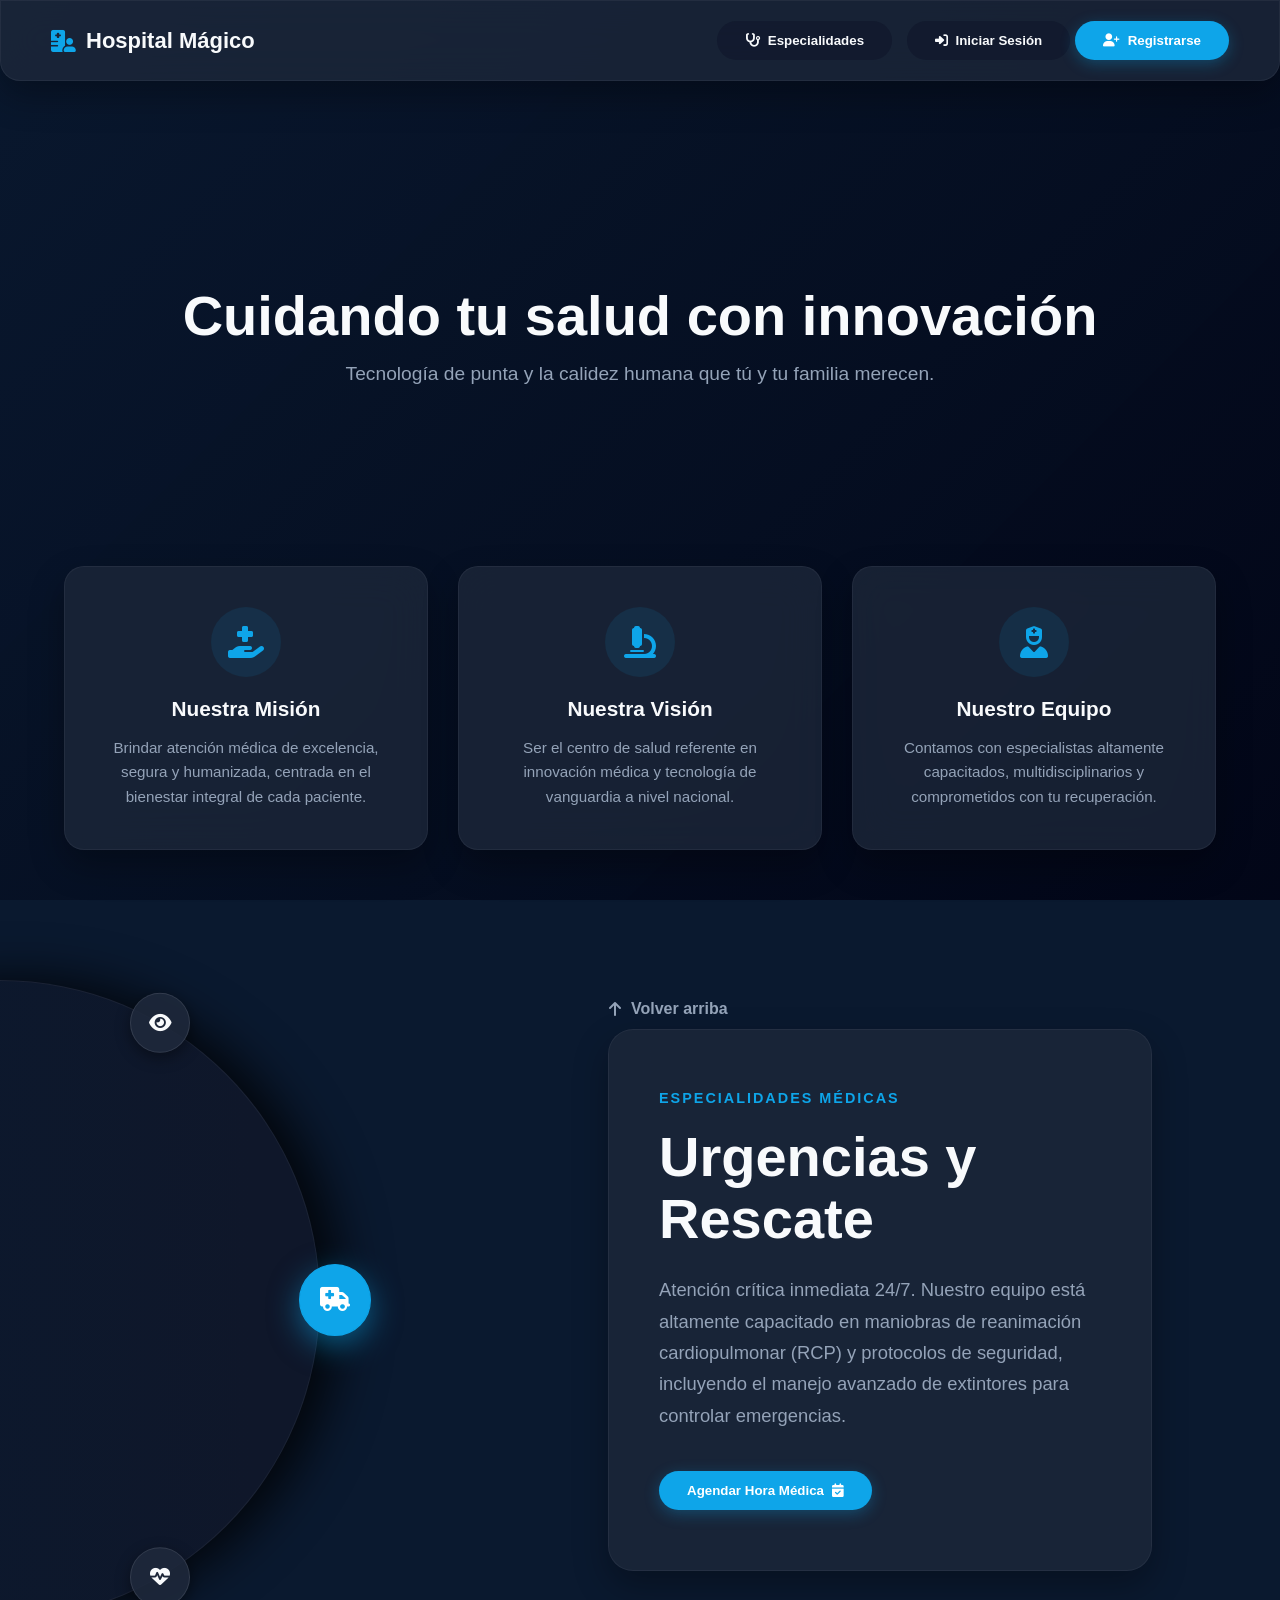
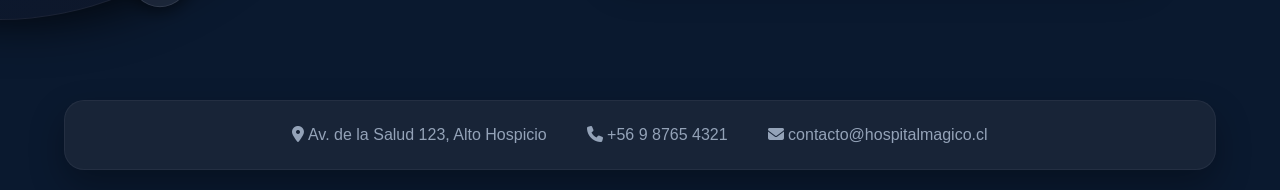
==== index.html @ 945e2220 "first commit" ====
<!DOCTYPE html>
<html lang="es">
<head>
    <meta charset="UTF-8">
    <meta name="viewport" content="width=device-width, initial-scale=1.0">
    <title>Hospital Mágico | Innovación y Salud</title>
    <link rel="stylesheet" href="https://cdnjs.cloudflare.com/ajax/libs/font-awesome/6.4.0/css/all.min.css">
    <link rel="stylesheet" href="style.css">
</head>
<body>

    <div class="fondo-animado"></div>

    <header class="header-principal" id="inicio">
        <nav class="navbar glass-panel">
            <div class="logo"><i class="fa-solid fa-hospital-user"></i> Hospital Mágico</div>
            <div class="botones-auth">
                <button class="btn-secundario" onclick="document.getElementById('seccion-especialidades').scrollIntoView({behavior: 'smooth'})">
                    <i class="fa-solid fa-stethoscope"></i> Especialidades
                </button>
                <button class="btn-secundario" onclick="window.location.href='login.html'">
                    <i class="fa-solid fa-right-to-bracket"></i> Iniciar Sesión
                </button>
                <button class="btn-primario" onclick="window.location.href='registro.html'">
                    <i class="fa-solid fa-user-plus"></i> Registrarse
                </button>
            </div>
        </nav>

        <div class="hero-contenido">
            <h1>Cuidando tu salud con innovación</h1>
            <p>Tecnología de punta y la calidez humana que tú y tu familia merecen.</p>
        </div>

        <div class="info-general">
            <div class="tarjeta-info glass-panel">
                <div class="icono-contenedor"><i class="fa-solid fa-hand-holding-medical"></i></div>
                <h3>Nuestra Misión</h3>
                <p>Brindar atención médica de excelencia, segura y humanizada, centrada en el bienestar integral de cada paciente.</p>
            </div>
            <div class="tarjeta-info glass-panel">
                <div class="icono-contenedor"><i class="fa-solid fa-microscope"></i></div>
                <h3>Nuestra Visión</h3>
                <p>Ser el centro de salud referente en innovación médica y tecnología de vanguardia a nivel nacional.</p>
            </div>
            <div class="tarjeta-info glass-panel">
                <div class="icono-contenedor"><i class="fa-solid fa-user-nurse"></i></div>
                <h3>Nuestro Equipo</h3>
                <p>Contamos con especialistas altamente capacitados, multidisciplinarios y comprometidos con tu recuperación.</p>
            </div>
        </div>
    </header>

    <section class="seccion-split" id="seccion-especialidades">
        <div class="mitad-izquierda">
            <div class="medio-circulo" id="circulo-imagen">
                <div class="overlay-circulo"></div>
                <div class="anillo-iconos" id="anillo-iconos" style="--giro: 0deg;">
                    <div class="item-borde activo" style="--angulo: 0;" onclick="cambiarEspecialidad(0, this, 0)"><i class="fa-solid fa-truck-medical"></i><div class="tooltip">Urgencias</div></div>
                    <div class="item-borde" style="--angulo: 60;" onclick="cambiarEspecialidad(1, this, 60)"><i class="fa-solid fa-heart-pulse"></i><div class="tooltip">Cardiología</div></div>
                    <div class="item-borde" style="--angulo: 120;" onclick="cambiarEspecialidad(2, this, 120)"><i class="fa-solid fa-baby"></i><div class="tooltip">Pediatría</div></div>
                    <div class="item-borde" style="--angulo: 180;" onclick="cambiarEspecialidad(3, this, 180)"><i class="fa-solid fa-brain"></i><div class="tooltip">Neurología</div></div>
                    <div class="item-borde" style="--angulo: 240;" onclick="cambiarEspecialidad(4, this, 240)"><i class="fa-solid fa-bone"></i><div class="tooltip">Traumatología</div></div>
                    <div class="item-borde" style="--angulo: 300;" onclick="cambiarEspecialidad(5, this, 300)"><i class="fa-solid fa-eye"></i><div class="tooltip">Oftalmología</div></div>
                </div>
            </div>
        </div>

        <div class="mitad-derecha">
            <div class="info-contenido glass-panel" id="info-panel">
                <button class="btn-volver-flotante" onclick="document.getElementById('inicio').scrollIntoView({behavior: 'smooth'})">
                    <i class="fa-solid fa-arrow-up"></i> Volver arriba
                </button>

                <div class="etiqueta-destacada">Especialidades Médicas</div>
                <h2 id="info-titulo">Urgencias y Rescate</h2>
                <p id="info-texto">Atención crítica inmediata 24/7. Nuestro equipo está altamente capacitado en maniobras de reanimación cardiopulmonar (RCP) y protocolos de seguridad, incluyendo el manejo avanzado de extintores para controlar emergencias.</p>
                <button class="btn-primario btn-agendar">Agendar Hora Médica <i class="fa-solid fa-calendar-check"></i></button>
            </div>
        </div>
    </section>

    <footer class="glass-panel footer-hospital">
        <div class="footer-info">
            <p><i class="fa-solid fa-location-dot icono-cyan"></i> Av. de la Salud 123, Alto Hospicio</p>
            <p><i class="fa-solid fa-phone icono-cyan"></i> +56 9 8765 4321</p>
            <p><i class="fa-solid fa-envelope icono-cyan"></i> contacto@hospitalmagico.cl</p>
        </div>
    </footer>

    <script src="script.js"></script>
</body>
</html>
---- style.css ----
/* --- PALETA PREMIUM: GRIS AZULADO (SLATE) Y ZAFIRO --- */
:root {
    --bg-oscuro: #0a192f; /* Fondo fotográfico azul profundo */
    --panel-gris-azulado: rgba(30, 41, 59, 0.75); /* Gris azulado elegante con transparencia */
    
    --texto-principal: #f8fafc; /* Blanco suave para máxima legibilidad */
    --texto-secundario: #94a3b8; /* Gris azulado claro para textos de apoyo */
    
    --acento: #0ea5e9; /* Azul/Cyan médico vibrante */
    --acento-hover: #0284c7; /* Azul más intenso al pasar el ratón */
    --radio-circulo: 320px; 
}

* { margin: 0; padding: 0; box-sizing: border-box; font-family: 'Segoe UI', Tahoma, Geneva, Verdana, sans-serif; }

body { 
    background-color: var(--bg-oscuro); 
    color: var(--texto-principal); 
    min-height: 100vh; 
    overflow-x: hidden; 
    display: flex; 
    flex-direction: column; 
}

/* --- FONDO ANIMADO --- */
.fondo-animado {
    position: fixed; top: 0; left: 0; width: 100%; height: 100%; z-index: -1;
    background-image: url('https://images.unsplash.com/photo-1519494026892-80bbd2d6fd0d?auto=format&fit=crop&w=1920&q=80');
    background-size: cover; background-position: center;
    animation: moverFondo 25s linear infinite alternate;
}

@keyframes moverFondo {
    0% { transform: scale(1); background-position: 0% 50%; }
    100% { transform: scale(1.08); background-position: 100% 50%; }
}

/* Filtro profundo sobre la foto */
.fondo-animado::after {
    content: ''; position: absolute; top: 0; left: 0; width: 100%; height: 100%;
    background: linear-gradient(135deg, rgba(10, 25, 47, 0.92) 0%, rgba(2, 6, 23, 0.98) 100%);
}

/* --- CAJAS GRIS AZULADO (GLASSMORPHISM) --- */
.glass-panel {
    background: var(--panel-gris-azulado); 
    backdrop-filter: blur(20px); -webkit-backdrop-filter: blur(20px);
    border: 1px solid rgba(255, 255, 255, 0.05); /* Borde levísimo para definir la caja */
    box-shadow: 0 15px 35px rgba(0, 0, 0, 0.3); 
    color: var(--texto-principal); 
}

/* --- BOTONES SIN BORDE --- */
.btn-primario {
    background: var(--acento); color: white; border: none; padding: 12px 28px; 
    border-radius: 30px; cursor: pointer; font-weight: 600; transition: all 0.3s ease; 
    display: inline-flex; align-items: center; gap: 8px;
    box-shadow: 0 4px 15px rgba(14, 165, 233, 0.3);
}
.btn-primario:hover { background: var(--acento-hover); transform: translateY(-2px); box-shadow: 0 6px 20px rgba(14, 165, 233, 0.5); }

.btn-secundario {
    background: rgba(15, 23, 42, 0.6); color: var(--texto-principal); border: none; padding: 12px 28px; 
    border-radius: 30px; cursor: pointer; font-weight: 600; transition: all 0.3s ease; 
    display: inline-flex; align-items: center; gap: 8px; margin-left: 10px;
}
.btn-secundario:hover { background: rgba(15, 23, 42, 0.9); color: var(--acento); transform: translateY(-2px); }

/* --- HEADER PRINCIPAL --- */
.header-principal { position: relative; width: 100%; min-height: 100vh; display: flex; flex-direction: column; z-index: 1; }

.navbar { display: flex; justify-content: space-between; align-items: center; padding: 20px 50px; border-radius: 0 0 20px 20px; }
.logo { font-size: 22px; font-weight: bold; display: flex; align-items: center; gap: 10px; color: var(--texto-principal); }
.logo i { color: var(--acento); }

.hero-contenido { text-align: center; padding: 60px 20px 20px 20px; flex-grow: 1; display: flex; flex-direction: column; justify-content: center; }
.hero-contenido h1 { font-size: 3.5rem; margin-bottom: 15px; color: var(--texto-principal); font-weight: 800;}
.hero-contenido p { font-size: 1.2rem; color: var(--texto-secundario); }

.info-general { display: grid; grid-template-columns: repeat(3, 1fr); gap: 30px; padding: 20px 5% 50px 5%; max-width: 1400px; margin: 0 auto; }
.tarjeta-info { padding: 40px 30px; border-radius: 20px; transition: 0.3s; text-align: center; }
.tarjeta-info:hover { transform: translateY(-5px); box-shadow: 0 20px 40px rgba(0, 0, 0, 0.4); background: rgba(30, 41, 59, 0.9); }
.icono-contenedor { width: 70px; height: 70px; background: rgba(14, 165, 233, 0.1); border-radius: 50%; display: flex; justify-content: center; align-items: center; margin: 0 auto 20px auto; }
.icono-contenedor i { font-size: 2rem; color: var(--acento); }
.tarjeta-info h3 { font-size: 1.3rem; margin-bottom: 15px; color: var(--texto-principal); }
.tarjeta-info p { font-size: 0.95rem; color: var(--texto-secundario); line-height: 1.6; }

/* --- SECCIÓN DIVIDIDA (LA RUEDA) --- */
.seccion-split { display: flex; min-height: 800px; align-items: center; position: relative; padding: 60px 0; z-index: 1; }
.mitad-izquierda { flex: 1; position: relative; height: 640px; }

.medio-circulo {
    position: absolute; width: 640px; height: 640px; border-radius: 50%;
    left: -320px; top: 50%; transform: translateY(-50%);
    background-color: #0f172a;
    background-image: url('https://images.unsplash.com/photo-1587559070757-f72a388edbba?auto=format&fit=crop&w=800&q=80'); 
    background-size: cover; background-position: center right; 
    border: 1px solid rgba(255,255,255,0.05); box-shadow: 20px 0 50px rgba(0,0,0,0.8);
    transition: background-image 0.5s ease-in-out;
}
.overlay-circulo { position: absolute; top: 0; left: 0; width: 100%; height: 100%; border-radius: 50%; background: linear-gradient(to left, transparent 10%, rgba(10, 25, 47, 0.96) 90%); }

.anillo-iconos { position: absolute; top: 0; left: 0; width: 100%; height: 100%; border-radius: 50%; transform: rotate(var(--giro)); transition: transform 0.6s cubic-bezier(0.25, 1, 0.5, 1); }

/* Íconos Gris Azulado (Combinan perfecto) */
.item-borde {
    position: absolute; top: 50%; left: 50%; width: 60px; height: 60px; margin: -30px; 
    background: rgba(30, 41, 59, 0.9); border: 1px solid rgba(255,255,255,0.1); border-radius: 50%;
    display: flex; justify-content: center; align-items: center; font-size: 20px; color: var(--texto-principal); cursor: pointer; transition: 0.3s; z-index: 10;
    box-shadow: 0 5px 15px rgba(0,0,0,0.4);
    transform: rotate(calc(var(--angulo) * 1deg)) translateX(var(--radio-circulo)) rotate(calc((var(--angulo) * -1deg) - var(--giro)));
}
.item-borde:hover, .item-borde.activo { background: var(--acento); color: white; border-color: var(--acento); box-shadow: 0 8px 25px rgba(14, 165, 233, 0.5); transform: rotate(calc(var(--angulo) * 1deg)) translateX(calc(var(--radio-circulo) + 15px)) rotate(calc((var(--angulo) * -1deg) - var(--giro))) scale(1.2); }

.tooltip { position: absolute; left: 80px; background: rgba(30, 41, 59, 0.9); color: var(--texto-principal); padding: 6px 14px; border-radius: 8px; font-size: 13px; font-weight: bold; opacity: 0; transition: 0.3s; pointer-events: none; white-space: nowrap; box-shadow: 0 5px 15px rgba(0,0,0,0.3); border: 1px solid rgba(255,255,255,0.05);}
.item-borde:hover .tooltip { opacity: 1; transform: translateX(5px); }

.mitad-derecha { flex: 1; display: flex; flex-direction: column; justify-content: center; padding: 0 10% 0 5%; z-index: 5; }
.info-contenido { max-width: 750px; padding: 60px 50px; border-radius: 25px; animation: entrarTexto 0.6s ease-out; position: relative; }
@keyframes entrarTexto { from { opacity: 0; transform: translateY(20px); } to { opacity: 1; transform: translateY(0); } }

/* Botón Volver Minimalista */
.btn-volver-flotante, .btn-volver-auth {
    position: absolute; top: -40px; left: 0; background: transparent; border: none; 
    color: var(--texto-secundario); padding: 10px 0; font-size: 1rem; font-weight: 600;
    cursor: pointer; transition: all 0.3s ease; display: inline-flex; align-items: center; gap: 10px; text-decoration: none; box-shadow: none;
}
.btn-volver-flotante i, .btn-volver-auth i { transition: transform 0.3s ease; }
.btn-volver-flotante:hover, .btn-volver-auth:hover { color: var(--acento); }
.btn-volver-flotante:hover i, .btn-volver-auth:hover i { transform: translateX(-6px); }

.etiqueta-destacada { color: var(--acento); font-size: 0.9rem; font-weight: 800; letter-spacing: 2px; text-transform: uppercase; margin-bottom: 20px; }
.info-contenido h2 { font-size: 3.5rem; line-height: 1.1; margin-bottom: 25px; color: var(--texto-principal); font-weight: 800;}
.info-contenido p { font-size: 1.15rem; line-height: 1.7; color: var(--texto-secundario); margin-bottom: 40px; }

/* --- PÁGINAS DE LOGIN Y REGISTRO --- */
.auth-page { display: flex; justify-content: center; align-items: center; min-height: 100vh; padding: 20px; position: relative; z-index: 1; background: transparent; }
.auth-box { padding: 50px; border-radius: 24px; width: 100%; max-width: 450px; position: relative; margin-top: 40px; }

.auth-box h2 { font-size: 2rem; margin-top: 10px; margin-bottom: 10px; display: flex; align-items: center; gap: 10px; color: var(--texto-principal);}
.auth-subtitle { color: var(--texto-secundario); font-size: 1rem; margin-bottom: 30px; }
.form-row { display: flex; gap: 15px; }

.input-group { position: relative; margin-bottom: 15px; width: 100%; }
.input-group i { position: absolute; left: 15px; top: 50%; transform: translateY(-50%); color: var(--texto-secundario); transition: 0.3s; }
.input-group input { 
    width: 100%; padding: 15px 15px 15px 45px; border-radius: 12px; 
    border: none; 
    background: rgba(15, 23, 42, 0.6); /* Fondo interior más oscuro para los inputs */
    font-size: 15px; color: var(--texto-principal); transition: 0.3s; 
    box-shadow: inset 0 2px 4px rgba(0,0,0,0.2); 
}
.input-group input:focus { outline: none; background: rgba(15, 23, 42, 0.9); box-shadow: inset 0 2px 4px rgba(0,0,0,0.2), 0 0 0 2px var(--acento); }
.input-group input:focus + i, .input-group:focus-within i { color: var(--acento); }

.password-group .btn-ojo { position: absolute; right: 5px; top: 50%; transform: translateY(-50%); background: transparent; border: none; color: var(--texto-secundario); padding: 10px; cursor: pointer; box-shadow: none;}
.password-group .btn-ojo:hover { color: var(--texto-principal); }
.password-group .btn-ojo i { position: static; transform: none; color: inherit; }

.auth-link { text-align: center; margin-top: 25px; font-size: 0.95rem; color: var(--texto-secundario); }
.auth-link a { color: var(--acento); text-decoration: none; font-weight: bold; transition: 0.3s; }
.auth-link a:hover { color: var(--texto-principal); }

/* --- FOOTER --- */
.footer-hospital { margin: auto 5% 20px 5%; border-radius: 20px; padding: 25px; text-align: center; z-index: 1; position: relative; }
.footer-info { display: flex; justify-content: center; gap: 40px; flex-wrap: wrap; }
.footer-info p { color: var(--texto-secundario); font-size: 1rem; font-weight: 500;}

/* --- RESPONSIVO --- */
@media (max-width: 950px) {
    .info-general { grid-template-columns: 1fr; }
    .form-row { flex-direction: column; gap: 0; }
    .seccion-split { flex-direction: column; }
    .mitad-izquierda { height: 400px; width: 100%; overflow: hidden; }
    .medio-circulo { left: 50%; top: -320px; transform: translateX(-50%); width: 640px; height: 640px; }
    .item-borde { transform: rotate(calc(var(--angulo) * 1deg + 90deg)) translateX(320px) rotate(calc((var(--angulo) * -1deg) - var(--giro) - 90deg)); }
    .item-borde:hover, .item-borde.activo { transform: rotate(calc(var(--angulo) * 1deg + 90deg)) translateX(340px) rotate(calc((var(--angulo) * -1deg) - var(--giro) - 90deg)) scale(1.2); }
    .mitad-derecha { padding: 40px 20px; text-align: center; }
    .info-contenido { padding: 40px 20px; }
    .btn-volver-flotante, .btn-volver-auth { position: static; margin-bottom: 20px; justify-content: center; width: 100%;}
    .info-contenido h2 { font-size: 2.2rem; }
    .btn-primario, .btn-secundario { justify-content: center; width: 100%; margin-left: 0; margin-bottom: 10px;}
}
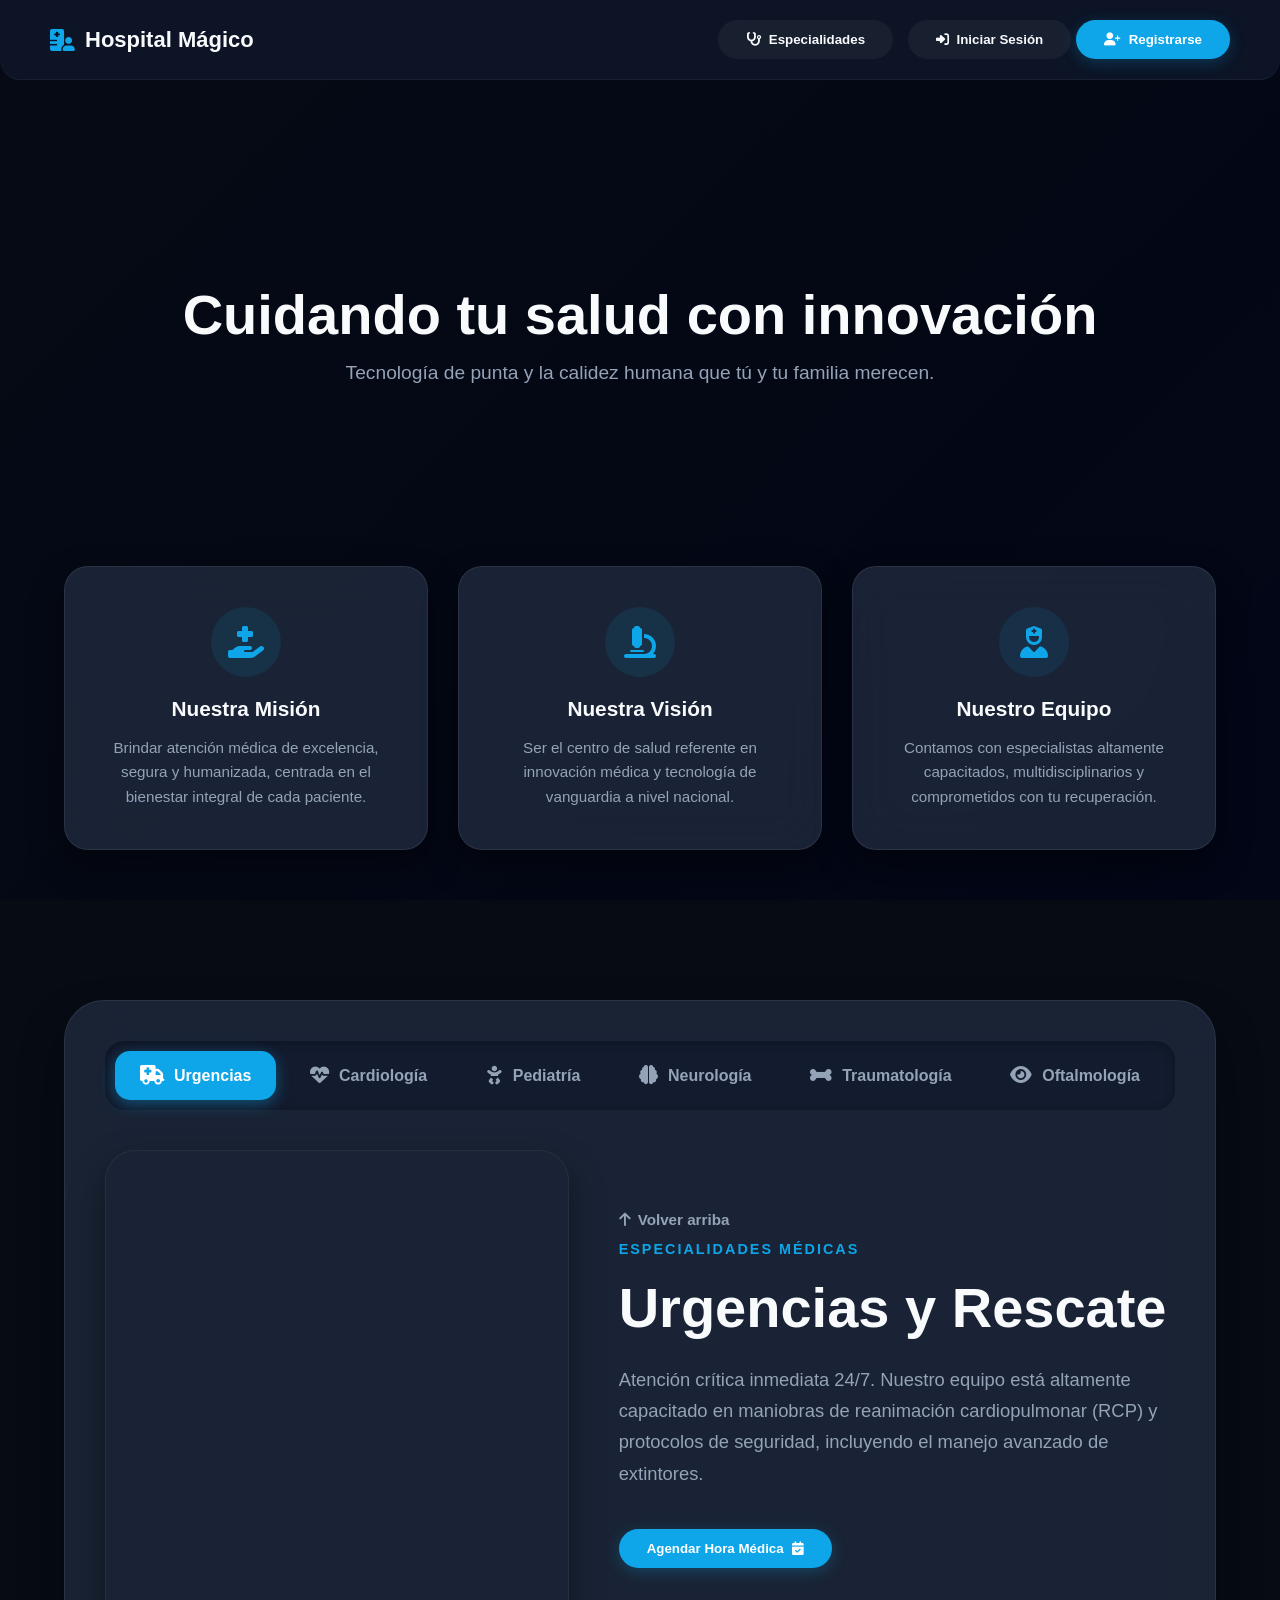
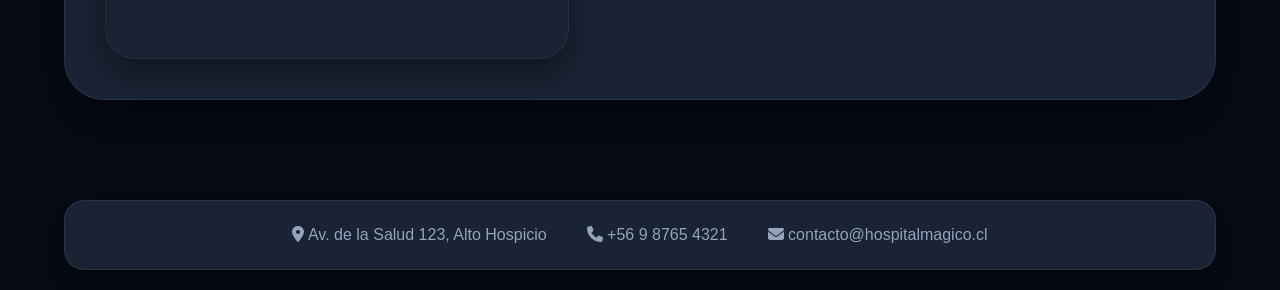
==== commit 842c76c6: "Cambio de diseño cambio de diseño de la parte de especialidades" ====
--- a/index.html
+++ b/index.html
@@ -12,7 +12,8 @@
     <div class="fondo-animado"></div>
 
     <header class="header-principal" id="inicio">
-        <nav class="navbar glass-panel">
+        
+        <nav class="navbar glass-panel-nav">
             <div class="logo"><i class="fa-solid fa-hospital-user"></i> Hospital Mágico</div>
             <div class="botones-auth">
                 <button class="btn-secundario" onclick="document.getElementById('seccion-especialidades').scrollIntoView({behavior: 'smooth'})">
@@ -51,32 +52,40 @@
         </div>
     </header>
 
-    <section class="seccion-split" id="seccion-especialidades">
-        <div class="mitad-izquierda">
-            <div class="medio-circulo" id="circulo-imagen">
-                <div class="overlay-circulo"></div>
-                <div class="anillo-iconos" id="anillo-iconos" style="--giro: 0deg;">
-                    <div class="item-borde activo" style="--angulo: 0;" onclick="cambiarEspecialidad(0, this, 0)"><i class="fa-solid fa-truck-medical"></i><div class="tooltip">Urgencias</div></div>
-                    <div class="item-borde" style="--angulo: 60;" onclick="cambiarEspecialidad(1, this, 60)"><i class="fa-solid fa-heart-pulse"></i><div class="tooltip">Cardiología</div></div>
-                    <div class="item-borde" style="--angulo: 120;" onclick="cambiarEspecialidad(2, this, 120)"><i class="fa-solid fa-baby"></i><div class="tooltip">Pediatría</div></div>
-                    <div class="item-borde" style="--angulo: 180;" onclick="cambiarEspecialidad(3, this, 180)"><i class="fa-solid fa-brain"></i><div class="tooltip">Neurología</div></div>
-                    <div class="item-borde" style="--angulo: 240;" onclick="cambiarEspecialidad(4, this, 240)"><i class="fa-solid fa-bone"></i><div class="tooltip">Traumatología</div></div>
-                    <div class="item-borde" style="--angulo: 300;" onclick="cambiarEspecialidad(5, this, 300)"><i class="fa-solid fa-eye"></i><div class="tooltip">Oftalmología</div></div>
+    <section class="seccion-especialidades" id="seccion-especialidades">
+        
+        <div class="contenedor-unificado glass-panel">
+            
+            <div class="nav-especialidades" id="tabs-container">
+                <div class="indicador-magico" id="indicador"></div>
+                
+                <div class="tab-item activo"><i class="fa-solid fa-truck-medical"></i> <span class="tab-texto">Urgencias</span></div>
+                <div class="tab-item"><i class="fa-solid fa-heart-pulse"></i> <span class="tab-texto">Cardiología</span></div>
+                <div class="tab-item"><i class="fa-solid fa-baby"></i> <span class="tab-texto">Pediatría</span></div>
+                <div class="tab-item"><i class="fa-solid fa-brain"></i> <span class="tab-texto">Neurología</span></div>
+                <div class="tab-item"><i class="fa-solid fa-bone"></i> <span class="tab-texto">Traumatología</span></div>
+                <div class="tab-item"><i class="fa-solid fa-eye"></i> <span class="tab-texto">Oftalmología</span></div>
+            </div>
+
+            <div class="cuerpo-especialidad">
+                <div class="mitad-imagen">
+                    <div class="imagen-especialidad" id="pod-imagen"></div>
+                </div>
+
+                <div class="mitad-texto">
+                    <div class="info-contenido" id="info-panel">
+                        <button class="btn-volver-flotante" onclick="document.getElementById('inicio').scrollIntoView({behavior: 'smooth'})">
+                            <i class="fa-solid fa-arrow-up"></i> Volver arriba
+                        </button>
+
+                        <div class="etiqueta-destacada">Especialidades Médicas</div>
+                        <h2 id="info-titulo">Urgencias y Rescate</h2>
+                        <p id="info-texto">Atención crítica inmediata 24/7. Nuestro equipo está altamente capacitado en maniobras de reanimación cardiopulmonar (RCP) y protocolos de seguridad, incluyendo el manejo avanzado de extintores.</p>
+                        <button class="btn-primario btn-agendar">Agendar Hora Médica <i class="fa-solid fa-calendar-check"></i></button>
+                    </div>
                 </div>
             </div>
-        </div>
-
-        <div class="mitad-derecha">
-            <div class="info-contenido glass-panel" id="info-panel">
-                <button class="btn-volver-flotante" onclick="document.getElementById('inicio').scrollIntoView({behavior: 'smooth'})">
-                    <i class="fa-solid fa-arrow-up"></i> Volver arriba
-                </button>
-
-                <div class="etiqueta-destacada">Especialidades Médicas</div>
-                <h2 id="info-titulo">Urgencias y Rescate</h2>
-                <p id="info-texto">Atención crítica inmediata 24/7. Nuestro equipo está altamente capacitado en maniobras de reanimación cardiopulmonar (RCP) y protocolos de seguridad, incluyendo el manejo avanzado de extintores para controlar emergencias.</p>
-                <button class="btn-primario btn-agendar">Agendar Hora Médica <i class="fa-solid fa-calendar-check"></i></button>
-            </div>
+            
         </div>
     </section>
 
--- a/style.css
+++ b/style.css
@@ -1,14 +1,13 @@
 /* --- PALETA PREMIUM: GRIS AZULADO (SLATE) Y ZAFIRO --- */
 :root {
-    --bg-oscuro: #0a192f; /* Fondo fotográfico azul profundo */
-    --panel-gris-azulado: rgba(30, 41, 59, 0.75); /* Gris azulado elegante con transparencia */
-    
-    --texto-principal: #f8fafc; /* Blanco suave para máxima legibilidad */
-    --texto-secundario: #94a3b8; /* Gris azulado claro para textos de apoyo */
-    
-    --acento: #0ea5e9; /* Azul/Cyan médico vibrante */
-    --acento-hover: #0284c7; /* Azul más intenso al pasar el ratón */
-    --radio-circulo: 320px; 
+    --bg-oscuro: #060b14; 
+    --panel-gris-azulado: rgba(30, 41, 59, 0.85); 
+    
+    --texto-principal: #f8fafc; 
+    --texto-secundario: #94a3b8; 
+    
+    --acento: #0ea5e9; 
+    --acento-hover: #0284c7; 
 }
 
 * { margin: 0; padding: 0; box-sizing: border-box; font-family: 'Segoe UI', Tahoma, Geneva, Verdana, sans-serif; }
@@ -35,19 +34,24 @@
     100% { transform: scale(1.08); background-position: 100% 50%; }
 }
 
-/* Filtro profundo sobre la foto */
 .fondo-animado::after {
     content: ''; position: absolute; top: 0; left: 0; width: 100%; height: 100%;
-    background: linear-gradient(135deg, rgba(10, 25, 47, 0.92) 0%, rgba(2, 6, 23, 0.98) 100%);
-}
-
-/* --- CAJAS GRIS AZULADO (GLASSMORPHISM) --- */
+    background: linear-gradient(135deg, rgba(6, 11, 20, 0.94) 0%, rgba(2, 6, 23, 0.98) 100%);
+}
+
+/* --- GLASSMORPHISM --- */
 .glass-panel {
     background: var(--panel-gris-azulado); 
+    backdrop-filter: blur(25px); -webkit-backdrop-filter: blur(25px);
+    border: 1px solid rgba(255, 255, 255, 0.08); 
+    box-shadow: 0 15px 35px rgba(0, 0, 0, 0.4); 
+    color: var(--texto-principal); 
+}
+
+.glass-panel-nav {
+    background: rgba(15, 23, 42, 0.85); 
     backdrop-filter: blur(20px); -webkit-backdrop-filter: blur(20px);
-    border: 1px solid rgba(255, 255, 255, 0.05); /* Borde levísimo para definir la caja */
-    box-shadow: 0 15px 35px rgba(0, 0, 0, 0.3); 
-    color: var(--texto-principal); 
+    border-bottom: 1px solid rgba(255, 255, 255, 0.05);
 }
 
 /* --- BOTONES SIN BORDE --- */
@@ -55,16 +59,16 @@
     background: var(--acento); color: white; border: none; padding: 12px 28px; 
     border-radius: 30px; cursor: pointer; font-weight: 600; transition: all 0.3s ease; 
     display: inline-flex; align-items: center; gap: 8px;
-    box-shadow: 0 4px 15px rgba(14, 165, 233, 0.3);
-}
-.btn-primario:hover { background: var(--acento-hover); transform: translateY(-2px); box-shadow: 0 6px 20px rgba(14, 165, 233, 0.5); }
+    box-shadow: 0 4px 15px rgba(14, 165, 233, 0.25);
+}
+.btn-primario:hover { background: var(--acento-hover); transform: translateY(-2px); box-shadow: 0 6px 20px rgba(14, 165, 233, 0.4); }
 
 .btn-secundario {
-    background: rgba(15, 23, 42, 0.6); color: var(--texto-principal); border: none; padding: 12px 28px; 
+    background: rgba(255, 255, 255, 0.05); color: var(--texto-principal); border: none; padding: 12px 28px; 
     border-radius: 30px; cursor: pointer; font-weight: 600; transition: all 0.3s ease; 
     display: inline-flex; align-items: center; gap: 8px; margin-left: 10px;
 }
-.btn-secundario:hover { background: rgba(15, 23, 42, 0.9); color: var(--acento); transform: translateY(-2px); }
+.btn-secundario:hover { background: rgba(255, 255, 255, 0.1); color: var(--acento); transform: translateY(-2px); }
 
 /* --- HEADER PRINCIPAL --- */
 .header-principal { position: relative; width: 100%; min-height: 100vh; display: flex; flex-direction: column; z-index: 1; }
@@ -78,52 +82,73 @@
 .hero-contenido p { font-size: 1.2rem; color: var(--texto-secundario); }
 
 .info-general { display: grid; grid-template-columns: repeat(3, 1fr); gap: 30px; padding: 20px 5% 50px 5%; max-width: 1400px; margin: 0 auto; }
-.tarjeta-info { padding: 40px 30px; border-radius: 20px; transition: 0.3s; text-align: center; }
-.tarjeta-info:hover { transform: translateY(-5px); box-shadow: 0 20px 40px rgba(0, 0, 0, 0.4); background: rgba(30, 41, 59, 0.9); }
+.tarjeta-info { padding: 40px 30px; border-radius: 24px; transition: 0.3s; text-align: center; }
+.tarjeta-info:hover { transform: translateY(-5px); box-shadow: 0 20px 40px rgba(0, 0, 0, 0.5); background: rgba(40, 53, 75, 0.9); }
 .icono-contenedor { width: 70px; height: 70px; background: rgba(14, 165, 233, 0.1); border-radius: 50%; display: flex; justify-content: center; align-items: center; margin: 0 auto 20px auto; }
 .icono-contenedor i { font-size: 2rem; color: var(--acento); }
 .tarjeta-info h3 { font-size: 1.3rem; margin-bottom: 15px; color: var(--texto-principal); }
 .tarjeta-info p { font-size: 0.95rem; color: var(--texto-secundario); line-height: 1.6; }
 
-/* --- SECCIÓN DIVIDIDA (LA RUEDA) --- */
-.seccion-split { display: flex; min-height: 800px; align-items: center; position: relative; padding: 60px 0; z-index: 1; }
-.mitad-izquierda { flex: 1; position: relative; height: 640px; }
-
-.medio-circulo {
-    position: absolute; width: 640px; height: 640px; border-radius: 50%;
-    left: -320px; top: 50%; transform: translateY(-50%);
-    background-color: #0f172a;
-    background-image: url('https://images.unsplash.com/photo-1587559070757-f72a388edbba?auto=format&fit=crop&w=800&q=80'); 
-    background-size: cover; background-position: center right; 
-    border: 1px solid rgba(255,255,255,0.05); box-shadow: 20px 0 50px rgba(0,0,0,0.8);
+/* --- SECCIÓN ESPECIALIDADES (VITRINA PREMIUM CON TABS) --- */
+.seccion-especialidades { 
+    padding: 80px 5%; display: flex; justify-content: center; align-items: center; min-height: 100vh; position: relative; z-index: 1;
+}
+
+.contenedor-unificado {
+    display: flex; flex-direction: column; width: 100%; max-width: 1200px; min-height: 700px; 
+    border-radius: 40px; padding: 40px;
+    box-shadow: 0 25px 50px -12px rgba(0, 0, 0, 0.6);
+}
+
+/* NAVEGACIÓN SUPERIOR MÁGICA */
+.nav-especialidades {
+    position: relative; display: flex; justify-content: space-between; align-items: center;
+    background: rgba(15, 23, 42, 0.6); padding: 10px; border-radius: 20px;
+    margin-bottom: 40px; box-shadow: inset 0 2px 10px rgba(0,0,0,0.3);
+}
+
+/* El indicador que se desliza de fondo */
+.indicador-magico {
+    position: absolute; top: 10px; left: 10px; height: calc(100% - 20px);
+    background: var(--acento); border-radius: 15px;
+    transition: all 0.5s cubic-bezier(0.25, 1, 0.5, 1); /* Movimiento fluido y elástico */
+    z-index: 1; box-shadow: 0 4px 15px rgba(14, 165, 233, 0.4);
+}
+
+.tab-item {
+    position: relative; z-index: 2; padding: 15px 25px; display: flex; align-items: center; gap: 10px;
+    font-weight: 600; color: var(--texto-secundario); cursor: pointer; transition: color 0.3s ease;
+    border-radius: 15px; font-size: 1rem;
+}
+.tab-item:hover, .tab-item.activo { color: white; }
+.tab-item i { font-size: 1.2rem; }
+
+/* CUERPO DE LA VITRINA */
+.cuerpo-especialidad { display: flex; gap: 50px; flex: 1; }
+
+.mitad-imagen { flex: 1; display: flex; }
+.imagen-especialidad {
+    width: 100%; height: 100%; min-height: 400px; border-radius: 30px;
+    background-image: url('https://images.unsplash.com/photo-1587559070757-f72a388edbba?auto=format&fit=crop&w=1200&q=80'); 
+    background-size: cover; background-position: center; 
+    box-shadow: 0 15px 35px rgba(0,0,0,0.4); border: 1px solid rgba(255,255,255,0.05);
     transition: background-image 0.5s ease-in-out;
 }
-.overlay-circulo { position: absolute; top: 0; left: 0; width: 100%; height: 100%; border-radius: 50%; background: linear-gradient(to left, transparent 10%, rgba(10, 25, 47, 0.96) 90%); }
-
-.anillo-iconos { position: absolute; top: 0; left: 0; width: 100%; height: 100%; border-radius: 50%; transform: rotate(var(--giro)); transition: transform 0.6s cubic-bezier(0.25, 1, 0.5, 1); }
-
-/* Íconos Gris Azulado (Combinan perfecto) */
-.item-borde {
-    position: absolute; top: 50%; left: 50%; width: 60px; height: 60px; margin: -30px; 
-    background: rgba(30, 41, 59, 0.9); border: 1px solid rgba(255,255,255,0.1); border-radius: 50%;
-    display: flex; justify-content: center; align-items: center; font-size: 20px; color: var(--texto-principal); cursor: pointer; transition: 0.3s; z-index: 10;
-    box-shadow: 0 5px 15px rgba(0,0,0,0.4);
-    transform: rotate(calc(var(--angulo) * 1deg)) translateX(var(--radio-circulo)) rotate(calc((var(--angulo) * -1deg) - var(--giro)));
-}
-.item-borde:hover, .item-borde.activo { background: var(--acento); color: white; border-color: var(--acento); box-shadow: 0 8px 25px rgba(14, 165, 233, 0.5); transform: rotate(calc(var(--angulo) * 1deg)) translateX(calc(var(--radio-circulo) + 15px)) rotate(calc((var(--angulo) * -1deg) - var(--giro))) scale(1.2); }
-
-.tooltip { position: absolute; left: 80px; background: rgba(30, 41, 59, 0.9); color: var(--texto-principal); padding: 6px 14px; border-radius: 8px; font-size: 13px; font-weight: bold; opacity: 0; transition: 0.3s; pointer-events: none; white-space: nowrap; box-shadow: 0 5px 15px rgba(0,0,0,0.3); border: 1px solid rgba(255,255,255,0.05);}
-.item-borde:hover .tooltip { opacity: 1; transform: translateX(5px); }
-
-.mitad-derecha { flex: 1; display: flex; flex-direction: column; justify-content: center; padding: 0 10% 0 5%; z-index: 5; }
-.info-contenido { max-width: 750px; padding: 60px 50px; border-radius: 25px; animation: entrarTexto 0.6s ease-out; position: relative; }
-@keyframes entrarTexto { from { opacity: 0; transform: translateY(20px); } to { opacity: 1; transform: translateY(0); } }
-
-/* Botón Volver Minimalista */
+
+.mitad-texto { flex: 1.2; display: flex; flex-direction: column; justify-content: center; }
+
+/* ANIMACIÓN "APARECER DE LA NADA" */
+.info-contenido { 
+    opacity: 0; transform: translateY(20px) scale(0.98); 
+    transition: opacity 0.5s ease, transform 0.5s cubic-bezier(0.25, 1, 0.5, 1); 
+    position: relative;
+}
+.info-contenido.visible { opacity: 1; transform: translateY(0) scale(1); }
+
 .btn-volver-flotante, .btn-volver-auth {
     position: absolute; top: -40px; left: 0; background: transparent; border: none; 
-    color: var(--texto-secundario); padding: 10px 0; font-size: 1rem; font-weight: 600;
-    cursor: pointer; transition: all 0.3s ease; display: inline-flex; align-items: center; gap: 10px; text-decoration: none; box-shadow: none;
+    color: var(--texto-secundario); padding: 10px 0; font-size: 0.95rem; font-weight: 600;
+    cursor: pointer; transition: all 0.3s ease; display: inline-flex; align-items: center; gap: 8px; text-decoration: none; box-shadow: none;
 }
 .btn-volver-flotante i, .btn-volver-auth i { transition: transform 0.3s ease; }
 .btn-volver-flotante:hover, .btn-volver-auth:hover { color: var(--acento); }
@@ -135,7 +160,7 @@
 
 /* --- PÁGINAS DE LOGIN Y REGISTRO --- */
 .auth-page { display: flex; justify-content: center; align-items: center; min-height: 100vh; padding: 20px; position: relative; z-index: 1; background: transparent; }
-.auth-box { padding: 50px; border-radius: 24px; width: 100%; max-width: 450px; position: relative; margin-top: 40px; }
+.auth-box { padding: 50px; border-radius: 30px; width: 100%; max-width: 480px; position: relative; margin-top: 40px; }
 
 .auth-box h2 { font-size: 2rem; margin-top: 10px; margin-bottom: 10px; display: flex; align-items: center; gap: 10px; color: var(--texto-principal);}
 .auth-subtitle { color: var(--texto-secundario); font-size: 1rem; margin-bottom: 30px; }
@@ -146,11 +171,11 @@
 .input-group input { 
     width: 100%; padding: 15px 15px 15px 45px; border-radius: 12px; 
     border: none; 
-    background: rgba(15, 23, 42, 0.6); /* Fondo interior más oscuro para los inputs */
+    background: rgba(2, 6, 23, 0.6); 
     font-size: 15px; color: var(--texto-principal); transition: 0.3s; 
     box-shadow: inset 0 2px 4px rgba(0,0,0,0.2); 
 }
-.input-group input:focus { outline: none; background: rgba(15, 23, 42, 0.9); box-shadow: inset 0 2px 4px rgba(0,0,0,0.2), 0 0 0 2px var(--acento); }
+.input-group input:focus { outline: none; background: rgba(2, 6, 23, 0.9); box-shadow: inset 0 2px 4px rgba(0,0,0,0.2), 0 0 0 2px var(--acento); }
 .input-group input:focus + i, .input-group:focus-within i { color: var(--acento); }
 
 .password-group .btn-ojo { position: absolute; right: 5px; top: 50%; transform: translateY(-50%); background: transparent; border: none; color: var(--texto-secundario); padding: 10px; cursor: pointer; box-shadow: none;}
@@ -170,13 +195,16 @@
 @media (max-width: 950px) {
     .info-general { grid-template-columns: 1fr; }
     .form-row { flex-direction: column; gap: 0; }
-    .seccion-split { flex-direction: column; }
-    .mitad-izquierda { height: 400px; width: 100%; overflow: hidden; }
-    .medio-circulo { left: 50%; top: -320px; transform: translateX(-50%); width: 640px; height: 640px; }
-    .item-borde { transform: rotate(calc(var(--angulo) * 1deg + 90deg)) translateX(320px) rotate(calc((var(--angulo) * -1deg) - var(--giro) - 90deg)); }
-    .item-borde:hover, .item-borde.activo { transform: rotate(calc(var(--angulo) * 1deg + 90deg)) translateX(340px) rotate(calc((var(--angulo) * -1deg) - var(--giro) - 90deg)) scale(1.2); }
-    .mitad-derecha { padding: 40px 20px; text-align: center; }
-    .info-contenido { padding: 40px 20px; }
+    
+    .contenedor-unificado { padding: 20px; border-radius: 30px;}
+    .nav-especialidades { overflow-x: auto; padding-bottom: 5px; justify-content: flex-start; gap: 10px;} /* Scroll horizontal */
+    .tab-texto { display: none; } /* Ocultar texto en móviles, deja solo icono */
+    .tab-item { padding: 15px; } /* Ajuste de padding al quitar texto */
+    
+    .cuerpo-especialidad { flex-direction: column; gap: 30px; }
+    .mitad-imagen { min-height: 250px; }
+    .mitad-texto { padding: 0 10px; text-align: center; }
+    
     .btn-volver-flotante, .btn-volver-auth { position: static; margin-bottom: 20px; justify-content: center; width: 100%;}
     .info-contenido h2 { font-size: 2.2rem; }
     .btn-primario, .btn-secundario { justify-content: center; width: 100%; margin-left: 0; margin-bottom: 10px;}
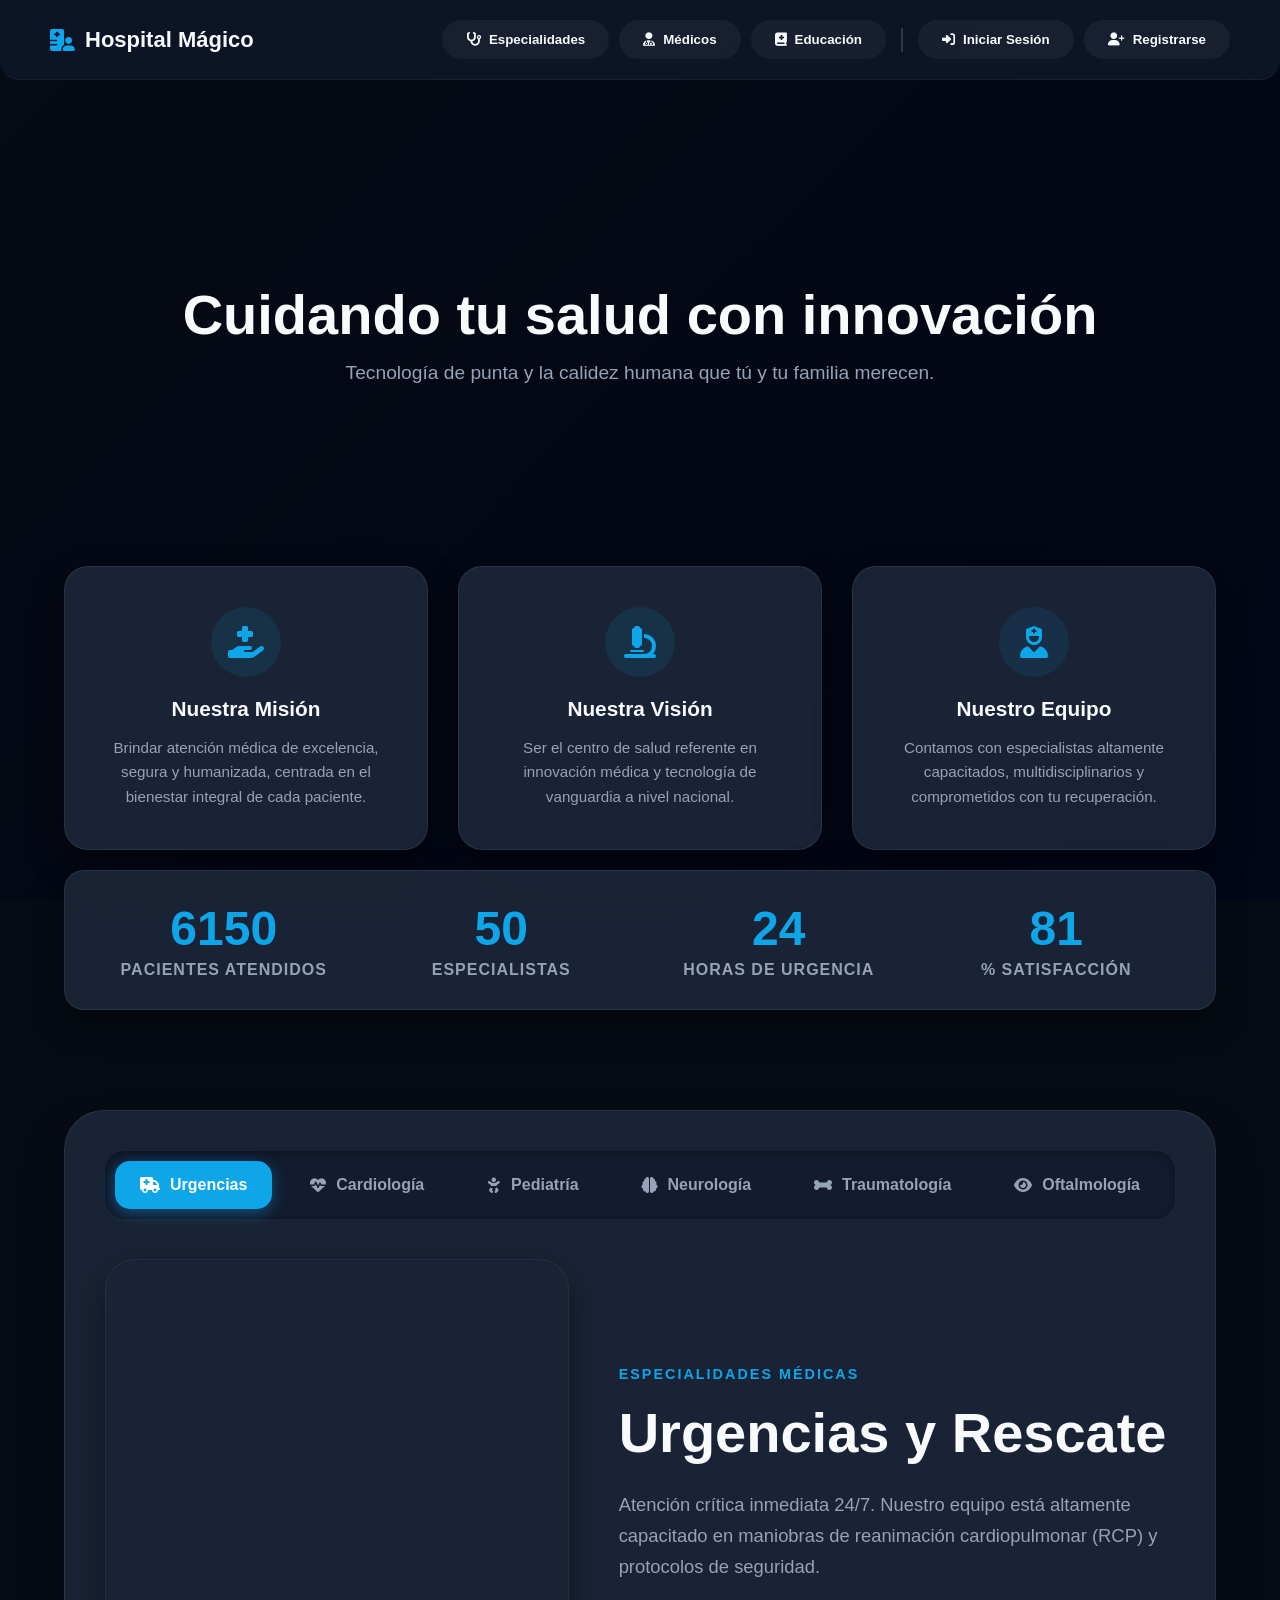
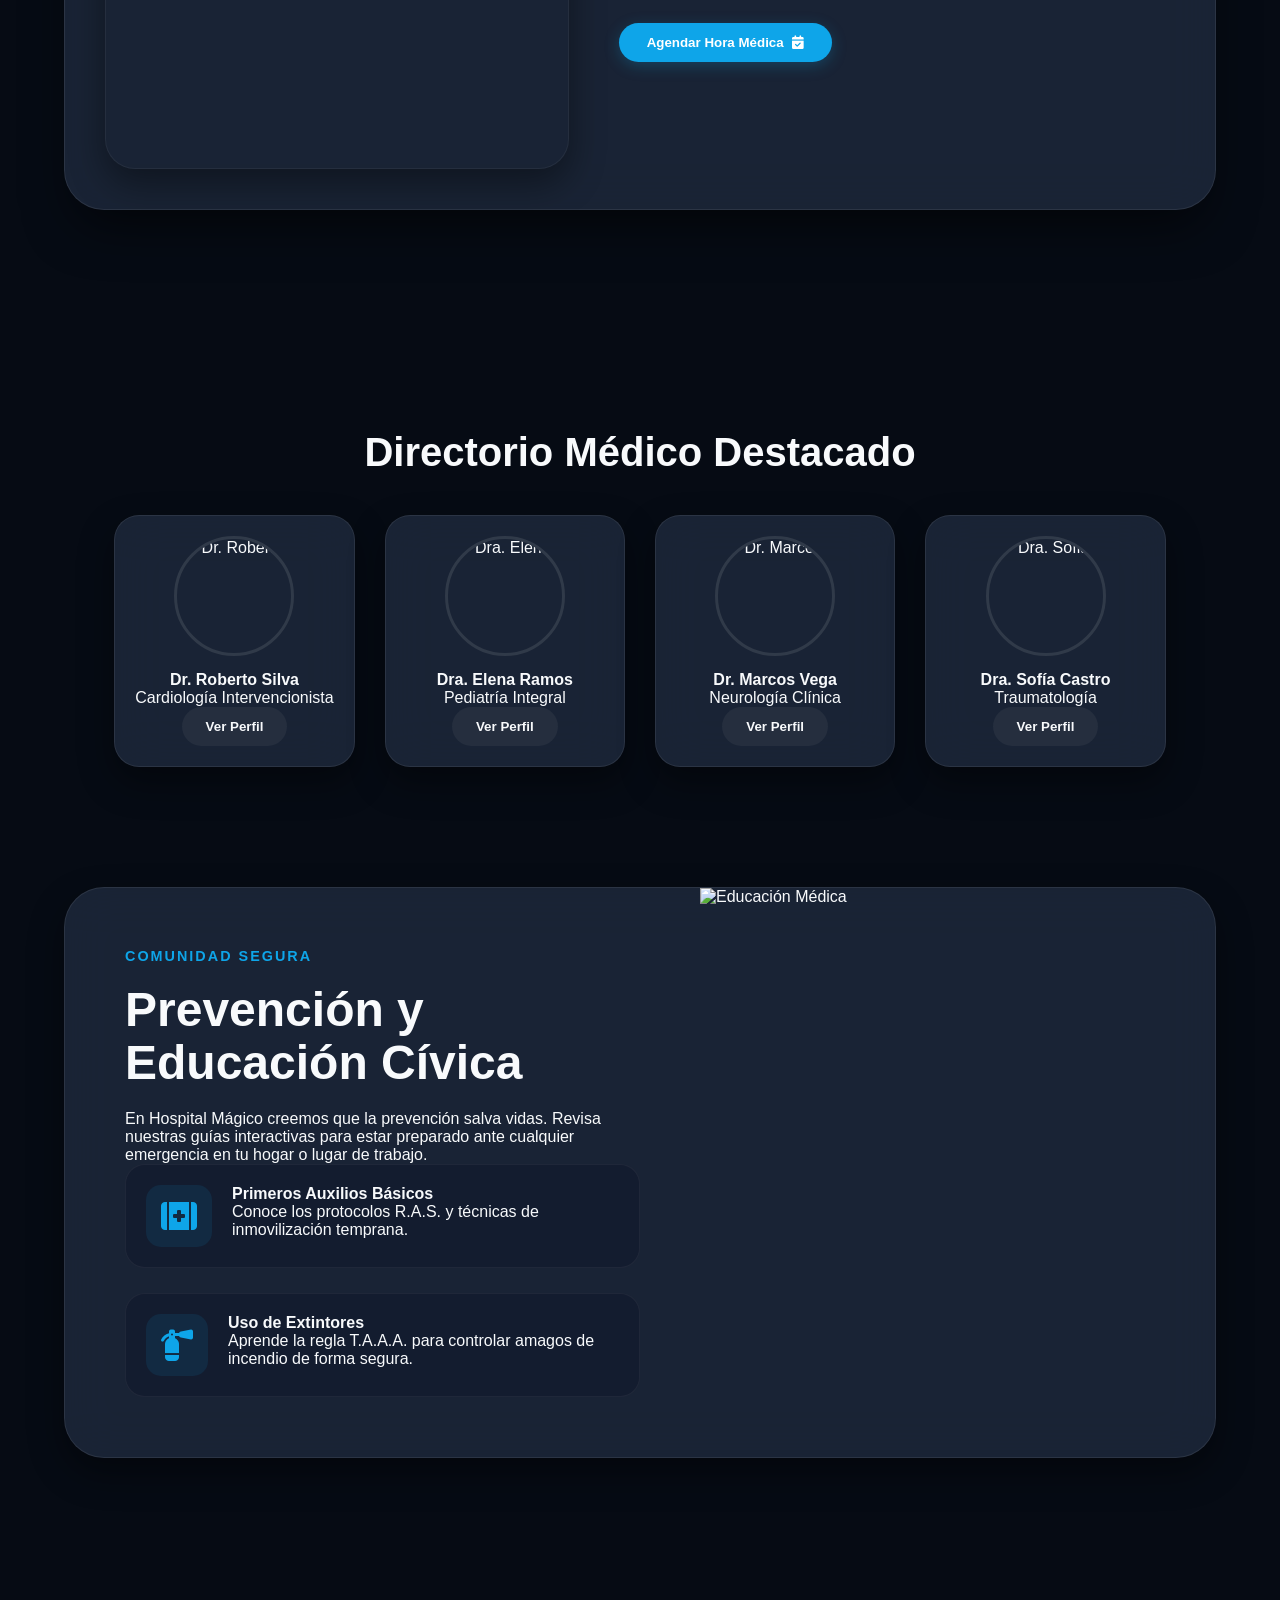
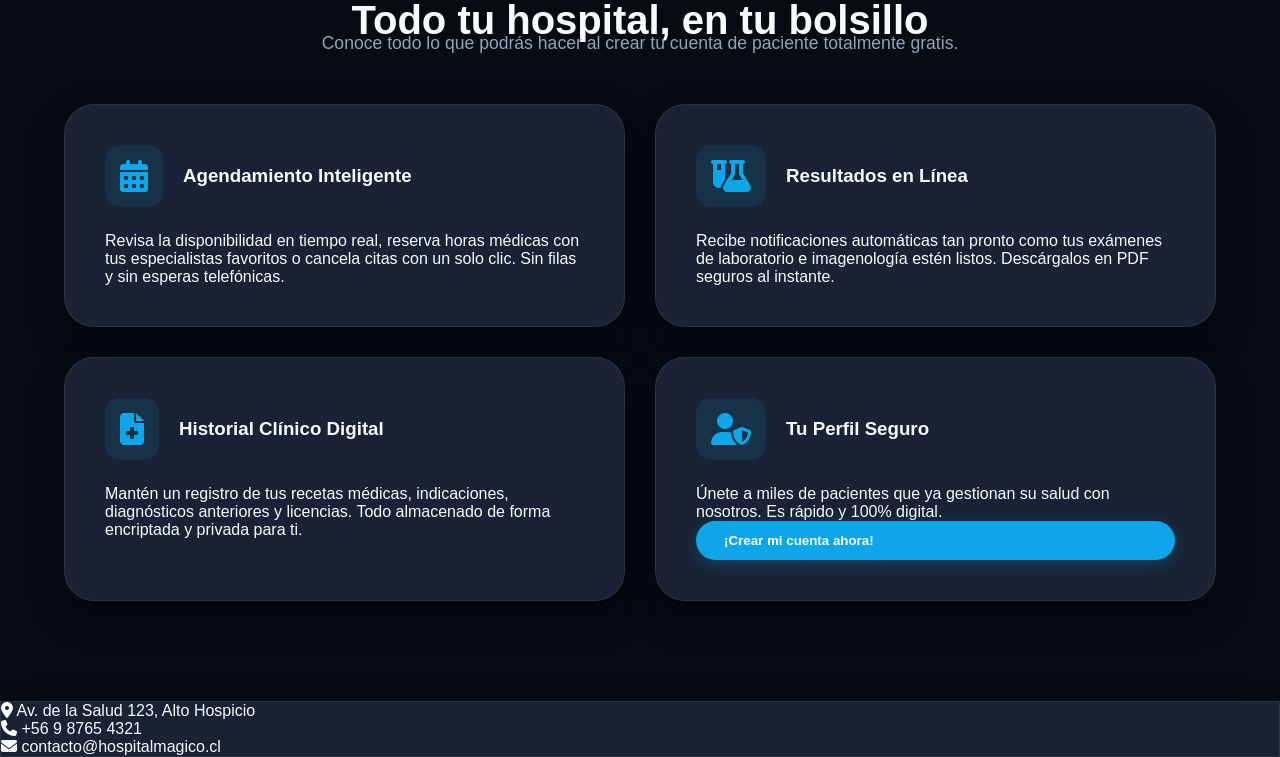
==== commit 212a86ec: "mejoras se agrego pones de paciente (perfil,agendar cita, citas, examenes, ) mejoras de login y regi" ====
--- a/index.html
+++ b/index.html
@@ -5,24 +5,35 @@
     <meta name="viewport" content="width=device-width, initial-scale=1.0">
     <title>Hospital Mágico | Innovación y Salud</title>
     <link rel="stylesheet" href="https://cdnjs.cloudflare.com/ajax/libs/font-awesome/6.4.0/css/all.min.css">
-    <link rel="stylesheet" href="style.css">
+    <link rel="stylesheet" href="css/style.css">
 </head>
 <body>
 
     <div class="fondo-animado"></div>
 
     <header class="header-principal" id="inicio">
-        
         <nav class="navbar glass-panel-nav">
-            <div class="logo"><i class="fa-solid fa-hospital-user"></i> Hospital Mágico</div>
-            <div class="botones-auth">
-                <button class="btn-secundario" onclick="document.getElementById('seccion-especialidades').scrollIntoView({behavior: 'smooth'})">
+            <div class="logo" onclick="window.location.href='panel.html'" title="Ir al Panel de Paciente">
+                <i class="fa-solid fa-hospital-user"></i> Hospital Mágico
+            </div>
+            
+<div class="botones-auth">
+                <button class="btn-secundario" onclick="document.getElementById('seccion-especialidades').scrollIntoView({behavior: 'smooth', block: 'center'})">
                     <i class="fa-solid fa-stethoscope"></i> Especialidades
                 </button>
+                <button class="btn-secundario" onclick="document.getElementById('seccion-medicos').scrollIntoView({behavior: 'smooth', block: 'center'})">
+                    <i class="fa-solid fa-user-doctor"></i> Médicos
+                </button>
+                <button class="btn-secundario" onclick="document.getElementById('seccion-educacion').scrollIntoView({behavior: 'smooth', block: 'center'})">
+                    <i class="fa-solid fa-book-medical"></i> Educación
+                </button>
+
+                <div class="separador-nav"></div>
+
                 <button class="btn-secundario" onclick="window.location.href='login.html'">
                     <i class="fa-solid fa-right-to-bracket"></i> Iniciar Sesión
                 </button>
-                <button class="btn-primario" onclick="window.location.href='registro.html'">
+                <button class="btn-secundario" onclick="window.location.href='registro.html'">
                     <i class="fa-solid fa-user-plus"></i> Registrarse
                 </button>
             </div>
@@ -52,13 +63,19 @@
         </div>
     </header>
 
+    <section class="seccion-stats">
+        <div class="stats-grid glass-panel">
+            <div class="stat-item"><h3 class="counter" data-target="15000">0</h3><p>Pacientes Atendidos</p></div>
+            <div class="stat-item"><h3 class="counter" data-target="50">0</h3><p>Especialistas</p></div>
+            <div class="stat-item"><h3 class="counter" data-target="24">0</h3><p>Horas de Urgencia</p></div>
+            <div class="stat-item"><h3 class="counter" data-target="99">0</h3><p>% Satisfacción</p></div>
+        </div>
+    </section>
+
     <section class="seccion-especialidades" id="seccion-especialidades">
-        
         <div class="contenedor-unificado glass-panel">
-            
             <div class="nav-especialidades" id="tabs-container">
                 <div class="indicador-magico" id="indicador"></div>
-                
                 <div class="tab-item activo"><i class="fa-solid fa-truck-medical"></i> <span class="tab-texto">Urgencias</span></div>
                 <div class="tab-item"><i class="fa-solid fa-heart-pulse"></i> <span class="tab-texto">Cardiología</span></div>
                 <div class="tab-item"><i class="fa-solid fa-baby"></i> <span class="tab-texto">Pediatría</span></div>
@@ -68,24 +85,107 @@
             </div>
 
             <div class="cuerpo-especialidad">
-                <div class="mitad-imagen">
-                    <div class="imagen-especialidad" id="pod-imagen"></div>
-                </div>
-
+                <div class="mitad-imagen"><div class="imagen-especialidad" id="pod-imagen"></div></div>
                 <div class="mitad-texto">
                     <div class="info-contenido" id="info-panel">
-                        <button class="btn-volver-flotante" onclick="document.getElementById('inicio').scrollIntoView({behavior: 'smooth'})">
-                            <i class="fa-solid fa-arrow-up"></i> Volver arriba
-                        </button>
-
                         <div class="etiqueta-destacada">Especialidades Médicas</div>
                         <h2 id="info-titulo">Urgencias y Rescate</h2>
-                        <p id="info-texto">Atención crítica inmediata 24/7. Nuestro equipo está altamente capacitado en maniobras de reanimación cardiopulmonar (RCP) y protocolos de seguridad, incluyendo el manejo avanzado de extintores.</p>
+                        <p id="info-texto">Atención crítica inmediata 24/7. Nuestro equipo está altamente capacitado en maniobras de reanimación cardiopulmonar (RCP) y protocolos de seguridad.</p>
                         <button class="btn-primario btn-agendar">Agendar Hora Médica <i class="fa-solid fa-calendar-check"></i></button>
                     </div>
                 </div>
             </div>
+        </div>
+    </section>
+
+    <section class="seccion-medicos" id="seccion-medicos">
+        <h2 class="titulo-seccion">Directorio Médico Destacado</h2>
+        <div class="medicos-grid">
+            <div class="medico-card glass-panel">
+                <img src="https://images.unsplash.com/photo-1612349317150-e413f6a5b16d?auto=format&fit=crop&w=400&q=80" alt="Dr. Roberto">
+                <h4>Dr. Roberto Silva</h4><p class="especialidad">Cardiología Intervencionista</p>
+                <button class="btn-secundario">Ver Perfil</button>
+            </div>
+            <div class="medico-card glass-panel">
+                <img src="https://images.unsplash.com/photo-1594824436998-058b231b14c2?auto=format&fit=crop&w=400&q=80" alt="Dra. Elena">
+                <h4>Dra. Elena Ramos</h4><p class="especialidad">Pediatría Integral</p>
+                <button class="btn-secundario">Ver Perfil</button>
+            </div>
+            <div class="medico-card glass-panel">
+                <img src="https://images.unsplash.com/photo-1622253692010-333f2da6031d?auto=format&fit=crop&w=400&q=80" alt="Dr. Marcos">
+                <h4>Dr. Marcos Vega</h4><p class="especialidad">Neurología Clínica</p>
+                <button class="btn-secundario">Ver Perfil</button>
+            </div>
+            <div class="medico-card glass-panel">
+                <img src="https://images.unsplash.com/photo-1559839734-2b71ea197ec2?auto=format&fit=crop&w=400&q=80" alt="Dra. Sofia">
+                <h4>Dra. Sofía Castro</h4><p class="especialidad">Traumatología</p>
+                <button class="btn-secundario">Ver Perfil</button>
+            </div>
+        </div>
+    </section>
+
+    <section class="seccion-educacion" id="seccion-educacion">
+        <div class="bento-educacion glass-panel">
+            <div class="edu-texto">
+                <div class="etiqueta-destacada">Comunidad Segura</div>
+                <h2>Prevención y Educación Cívica</h2>
+                <p>En Hospital Mágico creemos que la prevención salva vidas. Revisa nuestras guías interactivas para estar preparado ante cualquier emergencia en tu hogar o lugar de trabajo.</p>
+                <div class="edu-modulos">
+                    <div class="modulo-item">
+                        <i class="fa-solid fa-kit-medical icono-cyan"></i>
+                        <div><h4>Primeros Auxilios Básicos</h4><p>Conoce los protocolos R.A.S. y técnicas de inmovilización temprana.</p></div>
+                    </div>
+                    <div class="modulo-item">
+                        <i class="fa-solid fa-fire-extinguisher icono-cyan"></i>
+                        <div><h4>Uso de Extintores</h4><p>Aprende la regla T.A.A.A. para controlar amagos de incendio de forma segura.</p></div>
+                    </div>
+                </div>
+            </div>
+            <div class="edu-imagen">
+                <img src="https://images.unsplash.com/photo-1583324113626-70df0f4deaab?auto=format&fit=crop&w=800&q=80" alt="Educación Médica">
+            </div>
+        </div>
+    </section>
+
+    <section class="seccion-portal-showcase">
+        <div class="contenedor-showcase">
+            <h2 class="titulo-seccion" style="margin-top: 20px; margin-bottom: 10px;">Todo tu hospital, en tu bolsillo</h2>
+            <p class="subtitulo-showcase">Conoce todo lo que podrás hacer al crear tu cuenta de paciente totalmente gratis.</p>
             
+            <div class="portal-grid">
+                <div class="showcase-card glass-panel">
+                    <div class="card-header">
+                        <i class="fa-solid fa-calendar-days icono-cyan"></i>
+                        <h3>Agendamiento Inteligente</h3>
+                    </div>
+                    <p>Revisa la disponibilidad en tiempo real, reserva horas médicas con tus especialistas favoritos o cancela citas con un solo clic. Sin filas y sin esperas telefónicas.</p>
+                </div>
+
+                <div class="showcase-card glass-panel">
+                    <div class="card-header">
+                        <i class="fa-solid fa-flask-vial icono-cyan"></i>
+                        <h3>Resultados en Línea</h3>
+                    </div>
+                    <p>Recibe notificaciones automáticas tan pronto como tus exámenes de laboratorio e imagenología estén listos. Descárgalos en PDF seguros al instante.</p>
+                </div>
+
+                <div class="showcase-card glass-panel">
+                    <div class="card-header">
+                        <i class="fa-solid fa-file-medical icono-cyan"></i>
+                        <h3>Historial Clínico Digital</h3>
+                    </div>
+                    <p>Mantén un registro de tus recetas médicas, indicaciones, diagnósticos anteriores y licencias. Todo almacenado de forma encriptada y privada para ti.</p>
+                </div>
+
+                <div class="showcase-card glass-panel flex-cta">
+                    <div class="card-header">
+                        <i class="fa-solid fa-user-shield icono-cyan"></i>
+                        <h3>Tu Perfil Seguro</h3>
+                    </div>
+                    <p>Únete a miles de pacientes que ya gestionan su salud con nosotros. Es rápido y 100% digital.</p>
+                    <button class="btn-primario btn-showcase-cta" onclick="window.location.href='registro.html'">¡Crear mi cuenta ahora!</button>
+                </div>
+            </div>
         </div>
     </section>
 
@@ -97,6 +197,6 @@
         </div>
     </footer>
 
-    <script src="script.js"></script>
-</body>
+             <script src="js/script.js"></script>
+    </body>
 </html>
--- a/css/style.css
+++ b/css/style.css
@@ -0,0 +1,272 @@
+/* ==========================================================
+   HOSPITAL MÁGICO - MASTER CSS 
+   ========================================================== */
+
+/* --- 1. VARIABLES Y BASE --- */
+:root {
+    --bg-oscuro: #060b14; 
+    --panel-gris-azulado: rgba(30, 41, 59, 0.85); 
+    --texto-principal: #f8fafc; 
+    --texto-secundario: #94a3b8; 
+    --acento: #0ea5e9; 
+    --acento-hover: #0284c7; 
+}
+
+* { margin: 0; padding: 0; box-sizing: border-box; font-family: 'Segoe UI', Tahoma, Geneva, Verdana, sans-serif; }
+
+body { 
+    background-color: var(--bg-oscuro); 
+    color: var(--texto-principal); 
+    min-height: 100vh; 
+    overflow-x: hidden; 
+    display: flex; 
+    flex-direction: column; 
+}
+
+section { scroll-margin-top: 100px; } /* Ajuste de scroll para el menú superior */
+
+/* --- 2. FONDO ANIMADO Y CRISTAL (GLASSMORPHISM) --- */
+.fondo-animado { position: fixed; top: 0; left: 0; width: 100%; height: 100%; z-index: -1; background-image: url('https://images.unsplash.com/photo-1519494026892-80bbd2d6fd0d?auto=format&fit=crop&w=1920&q=80'); background-size: cover; background-position: center; animation: moverFondo 25s linear infinite alternate; }
+@keyframes moverFondo { 0% { transform: scale(1); background-position: 0% 50%; } 100% { transform: scale(1.08); background-position: 100% 50%; } }
+.fondo-animado::after { content: ''; position: absolute; top: 0; left: 0; width: 100%; height: 100%; background: linear-gradient(135deg, rgba(6, 11, 20, 0.94) 0%, rgba(2, 6, 23, 0.98) 100%); }
+
+.glass-panel { background: var(--panel-gris-azulado); backdrop-filter: blur(25px); -webkit-backdrop-filter: blur(25px); border: 1px solid rgba(255, 255, 255, 0.08); box-shadow: 0 15px 35px rgba(0, 0, 0, 0.4); color: var(--texto-principal); }
+.glass-panel-nav { background: rgba(15, 23, 42, 0.85); backdrop-filter: blur(20px); -webkit-backdrop-filter: blur(20px); border-bottom: 1px solid rgba(255, 255, 255, 0.05); }
+
+/* --- 3. BOTONES GLOBALES --- */
+.botones-auth { display: flex; align-items: center; gap: 10px; flex-wrap: wrap; justify-content: flex-end; }
+.separador-nav { width: 2px; height: 24px; background: rgba(255, 255, 255, 0.15); margin: 0 5px; border-radius: 2px; }
+
+.btn-primario { background: var(--acento); color: white; border: none; padding: 12px 28px; border-radius: 30px; cursor: pointer; font-weight: 600; transition: all 0.3s ease; display: inline-flex; align-items: center; gap: 8px; box-shadow: 0 4px 15px rgba(14, 165, 233, 0.25); }
+.btn-primario:hover { background: var(--acento-hover); transform: translateY(-2px); box-shadow: 0 6px 20px rgba(14, 165, 233, 0.4); }
+
+.btn-secundario { background: rgba(255, 255, 255, 0.05); color: var(--texto-principal); border: none; padding: 12px 24px; border-radius: 30px; cursor: pointer; font-weight: 600; transition: all 0.3s ease; display: inline-flex; align-items: center; gap: 8px; }
+.btn-secundario:hover { background: rgba(255, 255, 255, 0.1); color: var(--acento); transform: translateY(-2px); }
+
+/* --- 4. LANDING PAGE (INDEX.HTML) --- */
+.header-principal { position: relative; width: 100%; min-height: 100vh; display: flex; flex-direction: column; z-index: 1; }
+.navbar { display: flex; justify-content: space-between; align-items: center; padding: 20px 50px; border-radius: 0 0 20px 20px; }
+.logo { font-size: 22px; font-weight: bold; display: flex; align-items: center; gap: 10px; color: var(--texto-principal); cursor: pointer; transition: 0.3s;}
+.logo:hover { color: var(--acento); }
+.logo i { color: var(--acento); }
+
+.hero-contenido { text-align: center; padding: 60px 20px 20px 20px; flex-grow: 1; display: flex; flex-direction: column; justify-content: center; }
+.hero-contenido h1 { font-size: 3.5rem; margin-bottom: 15px; font-weight: 800;}
+.hero-contenido p { font-size: 1.2rem; color: var(--texto-secundario); }
+
+.info-general { display: grid; grid-template-columns: repeat(3, 1fr); gap: 30px; padding: 20px 5% 50px 5%; max-width: 1400px; margin: 0 auto; }
+.tarjeta-info { padding: 40px 30px; border-radius: 24px; transition: 0.3s; text-align: center; }
+.tarjeta-info:hover { transform: translateY(-5px); box-shadow: 0 20px 40px rgba(0, 0, 0, 0.5); background: rgba(40, 53, 75, 0.9); }
+.icono-contenedor { width: 70px; height: 70px; background: rgba(14, 165, 233, 0.1); border-radius: 50%; display: flex; justify-content: center; align-items: center; margin: 0 auto 20px auto; }
+.icono-contenedor i { font-size: 2rem; color: var(--acento); }
+.tarjeta-info h3 { font-size: 1.3rem; margin-bottom: 15px;}
+.tarjeta-info p { font-size: 0.95rem; color: var(--texto-secundario); line-height: 1.6; }
+
+/* Estadísticas y Títulos */
+.seccion-stats { padding: 0 5%; margin-top: -30px; position: relative; z-index: 10; display: flex; justify-content: center; }
+.stats-grid { display: grid; grid-template-columns: repeat(4, 1fr); gap: 20px; width: 100%; max-width: 1200px; padding: 30px; border-radius: 20px; text-align: center; }
+.stat-item h3 { font-size: 3rem; color: var(--acento); margin-bottom: 5px; font-weight: 800; }
+.stat-item p { color: var(--texto-secundario); font-size: 1rem; font-weight: 600; text-transform: uppercase; letter-spacing: 1px; }
+.titulo-seccion { text-align: center; font-size: 2.5rem; margin: 80px 0 40px 0; color: var(--texto-principal); }
+
+/* --- 5. ESPECIALIDADES (VITRINA MÁGICA HORIZONTAL) --- */
+.seccion-especialidades { padding: 80px 5%; display: flex; justify-content: center; align-items: center; min-height: 100vh; position: relative; z-index: 1; }
+.contenedor-unificado { display: flex; flex-direction: column; width: 100%; max-width: 1200px; min-height: 700px; border-radius: 40px; padding: 40px; box-shadow: 0 25px 50px -12px rgba(0, 0, 0, 0.6); }
+
+.nav-especialidades { position: relative; display: flex; flex-direction: row; justify-content: space-between; align-items: center; background: rgba(15, 23, 42, 0.6); padding: 10px; border-radius: 20px; margin-bottom: 40px; box-shadow: inset 0 2px 10px rgba(0,0,0,0.3); }
+.indicador-magico { position: absolute; top: 10px; left: 10px; height: calc(100% - 20px); background: var(--acento); border-radius: 15px; transition: all 0.5s cubic-bezier(0.25, 1, 0.5, 1); z-index: 1; box-shadow: 0 4px 15px rgba(14, 165, 233, 0.4); }
+.tab-item { position: relative; z-index: 2; padding: 15px 25px; display: flex; align-items: center; gap: 10px; font-weight: 600; color: var(--texto-secundario); cursor: pointer; transition: color 0.3s ease; border-radius: 15px; font-size: 1rem; }
+.tab-item:hover, .tab-item.activo { color: white; }
+
+.cuerpo-especialidad { display: flex; gap: 50px; flex: 1; }
+.mitad-imagen { flex: 1; display: flex; }
+.imagen-especialidad { width: 100%; height: 100%; min-height: 400px; border-radius: 30px; background-image: url('https://images.unsplash.com/photo-1587559070757-f72a388edbba?auto=format&fit=crop&w=1200&q=80'); background-size: cover; background-position: center; box-shadow: 0 15px 35px rgba(0,0,0,0.4); border: 1px solid rgba(255,255,255,0.05); transition: background-image 0.5s ease-in-out; }
+.mitad-texto { flex: 1.2; display: flex; flex-direction: column; justify-content: center; position: relative;}
+
+.info-contenido { opacity: 0; transform: translateY(20px) scale(0.98); transition: opacity 0.5s ease, transform 0.5s cubic-bezier(0.25, 1, 0.5, 1); position: relative; }
+.info-contenido.visible { opacity: 1; transform: translateY(0) scale(1); }
+.etiqueta-destacada { color: var(--acento); font-size: 0.9rem; font-weight: 800; letter-spacing: 2px; text-transform: uppercase; margin-bottom: 20px; }
+.info-contenido h2 { font-size: 3.5rem; line-height: 1.1; margin-bottom: 25px; font-weight: 800;}
+.info-contenido p { font-size: 1.15rem; line-height: 1.7; color: var(--texto-secundario); margin-bottom: 40px; }
+
+/* Directorio, Educación y Showcase */
+.seccion-medicos { padding: 40px 5%; max-width: 1400px; margin: 0 auto; position: relative; z-index: 1; }
+.medicos-grid { display: grid; grid-template-columns: repeat(4, 1fr); gap: 30px; }
+.medico-card { padding: 20px; border-radius: 25px; text-align: center; transition: 0.3s; display: flex; flex-direction: column; align-items: center; }
+.medico-card:hover { transform: translateY(-10px); box-shadow: 0 20px 40px rgba(0,0,0,0.5); border-color: var(--acento); }
+.medico-card img { width: 120px; height: 120px; border-radius: 50%; object-fit: cover; margin-bottom: 15px; border: 3px solid rgba(255,255,255,0.1); }
+
+.seccion-educacion { padding: 80px 5%; max-width: 1400px; margin: 0 auto; position: relative; z-index: 1; }
+.bento-educacion { display: flex; border-radius: 40px; overflow: hidden; padding: 0; }
+.edu-texto { flex: 1; padding: 60px; display: flex; flex-direction: column; justify-content: center; }
+.edu-texto h2 { font-size: 3rem; margin-bottom: 20px; line-height: 1.1; }
+.edu-modulos { display: flex; flex-direction: column; gap: 25px; }
+.modulo-item { display: flex; align-items: flex-start; gap: 20px; background: rgba(15, 23, 42, 0.5); padding: 20px; border-radius: 20px; border: 1px solid rgba(255,255,255,0.05); }
+.modulo-item i { font-size: 2rem; background: rgba(14, 165, 233, 0.1); padding: 15px; border-radius: 15px; color: var(--acento); }
+.edu-imagen { flex: 1; min-height: 100%; }
+.edu-imagen img { width: 100%; height: 100%; object-fit: cover; }
+
+.seccion-portal-showcase { padding: 40px 5% 100px 5%; position: relative; z-index: 1; display: flex; justify-content: center; }
+.contenedor-showcase { max-width: 1200px; width: 100%; text-align: center; }
+.subtitulo-showcase { color: var(--texto-secundario); font-size: 1.1rem; margin-bottom: 50px; margin-top: -20px;}
+.portal-grid { display: grid; grid-template-columns: repeat(2, 1fr); gap: 30px; }
+.showcase-card { padding: 40px; border-radius: 30px; text-align: left; display: flex; flex-direction: column; justify-content: flex-start; transition: 0.3s ease; }
+.showcase-card:hover { transform: translateY(-5px); border-color: rgba(14, 165, 233, 0.4); box-shadow: 0 20px 40px rgba(0,0,0,0.5); }
+.card-header { display: flex; align-items: center; gap: 20px; margin-bottom: 25px; }
+.card-header i { font-size: 2rem; background: rgba(14, 165, 233, 0.1); padding: 15px; border-radius: 15px; color: var(--acento); }
+.flex-cta { display: flex; flex-direction: column; justify-content: space-between;}
+
+/* --- 6. AUTH PAGES (LOGIN / REGISTRO SPLIT-BENTO) --- */
+.auth-page { display: flex; justify-content: center; align-items: center; min-height: 100vh; padding: 20px; position: relative; z-index: 1; }
+.auth-bento { display: flex; width: 100%; max-width: 1000px; min-height: 600px; border-radius: 30px; overflow: hidden; padding: 0; }
+.auth-visual { flex: 1; position: relative; background-size: cover; background-position: center left; display: flex; flex-direction: column; justify-content: flex-end; padding: 50px; }
+.overlay-visual { position: absolute; top: 0; left: 0; width: 100%; height: 100%; background: linear-gradient(to top, rgba(2, 6, 23, 0.95) 0%, rgba(15, 23, 42, 0.4) 100%); }
+.visual-content { position: relative; z-index: 2; }
+.logo-auth { font-size: 1.5rem; font-weight: bold; color: var(--acento); margin-bottom: 20px; display: flex; align-items: center; gap: 10px; }
+.visual-content h2 { font-size: 2.5rem; margin-bottom: 15px; color: white; line-height: 1.2; }
+
+.auth-formulario { flex: 1; padding: 60px 50px; display: flex; flex-direction: column; justify-content: center; position: relative; background: rgba(15, 23, 42, 0.4); }
+.btn-volver-bento { position: absolute; top: 30px; left: 50px; color: var(--texto-secundario); text-decoration: none; font-weight: 600; font-size: 0.95rem; display: flex; align-items: center; gap: 8px; transition: 0.3s; }
+.btn-volver-bento:hover { color: var(--acento); transform: translateX(-5px); }
+
+.header-form { margin-bottom: 35px; margin-top: 20px;}
+.header-form h3 { font-size: 2.2rem; margin-bottom: 5px; }
+
+.form-row { display: flex; gap: 15px; }
+.input-group { position: relative; margin-bottom: 20px; width: 100%; }
+.input-group i:not(.btn-ojo i) { position: absolute; left: 18px; top: 50%; transform: translateY(-50%); color: var(--texto-secundario); transition: 0.3s; z-index: 2; }
+.input-group input, .input-group select { width: 100%; padding: 16px 16px 16px 50px; border-radius: 12px; border: 1px solid rgba(255,255,255,0.05); background: rgba(2, 6, 23, 0.6); font-size: 15px; color: var(--texto-principal); transition: 0.3s; box-shadow: inset 0 2px 4px rgba(0,0,0,0.2); font-family: inherit; position: relative; }
+.input-group input:focus, .input-group select:focus { outline: none; background: rgba(2, 6, 23, 0.9); border-color: var(--acento); box-shadow: 0 0 0 4px rgba(14, 165, 233, 0.15); }
+.input-group input:focus + i, .input-group:focus-within i:not(.btn-ojo i) { color: var(--acento); }
+
+.password-group .btn-ojo { position: absolute; right: 15px; top: 0; bottom: 0; height: 100%; background: transparent; border: none; color: var(--texto-secundario); cursor: pointer; display: flex; align-items: center; justify-content: center; z-index: 10; }
+.password-group .btn-ojo:hover { color: var(--texto-principal); }
+
+.date-row { display: flex; gap: 15px; margin-bottom: 20px; }
+.date-input { margin-bottom: 0; }
+.date-input input, .date-input select { padding: 16px 15px; text-align: center; }
+.date-input select { appearance: none; cursor: pointer; background-image: url("data:image/svg+xml;charset=UTF-8,%3csvg xmlns='http://www.w3.org/2000/svg' viewBox='0 0 24 24' fill='none' stroke='%2394a3b8' stroke-width='2' stroke-linecap='round' stroke-linejoin='round'%3e%3cpolyline points='6 9 12 15 18 9'%3e%3c/polyline%3e%3c/svg%3e"); background-repeat: no-repeat; background-position: right 10px center; background-size: 15px; padding-right: 30px; }
+.date-input input[type=number]::-webkit-inner-spin-button, .date-input input[type=number]::-webkit-outer-spin-button { -webkit-appearance: none; margin: 0; }
+
+.opciones-extra { display: flex; justify-content: space-between; align-items: center; margin-bottom: 25px; font-size: 0.9rem; }
+.checkbox-container { display: flex; align-items: center; gap: 8px; color: var(--texto-secundario); cursor: pointer; }
+.checkbox-container input { accent-color: var(--acento); width: 16px; height: 16px; }
+.olvido-pass { color: var(--acento); text-decoration: none; transition: 0.3s; }
+.btn-full { width: 100%; justify-content: center; padding: 15px; margin-bottom: 25px; }
+
+/* --- 7. DASHBOARD LAYOUT (PANEL PACIENTE) --- */
+.dashboard-layout { display: flex; min-height: 100vh; width: 100%; position: relative; z-index: 1; }
+.sidebar { width: 280px; height: 100vh; position: sticky; top: 0; display: flex; flex-direction: column; padding: 30px 20px; border-radius: 0; border-right: 1px solid rgba(255, 255, 255, 0.05); background: rgba(15, 23, 42, 0.85); }
+.logo-sidebar { font-size: 1.4rem; font-weight: bold; color: var(--texto-principal); cursor: pointer; display: flex; align-items: center; gap: 10px; margin-bottom: 50px; padding: 0 10px;}
+.logo-sidebar i { color: var(--acento); }
+.menu-lateral { display: flex; flex-direction: column; gap: 10px; flex: 1; }
+.menu-item { display: flex; align-items: center; gap: 15px; padding: 15px 20px; color: var(--texto-secundario); text-decoration: none; font-weight: 600; border-radius: 15px; transition: 0.3s; }
+.menu-item i { font-size: 1.2rem; width: 25px; text-align: center; }
+.menu-item:hover { background: rgba(255,255,255,0.05); color: var(--texto-principal); }
+.menu-item.activo { background: var(--acento); color: white; box-shadow: 0 5px 15px rgba(14, 165, 233, 0.3); }
+
+.usuario-sidebar { display: flex; align-items: center; gap: 15px; padding: 20px 15px; background: rgba(2, 6, 23, 0.5); border-radius: 20px; border: 1px solid rgba(255,255,255,0.05); }
+.avatar { width: 45px; height: 45px; background: rgba(14, 165, 233, 0.2); border-radius: 50%; display: flex; justify-content: center; align-items: center; color: var(--acento); font-size: 1.2rem; }
+.info-user { flex: 1; }
+.info-user .nombre { font-weight: bold; font-size: 0.95rem; }
+.info-user .rut { font-size: 0.8rem; color: var(--texto-secundario); }
+.btn-salir { background: transparent; border: none; color: var(--texto-secundario); cursor: pointer; font-size: 1.2rem; transition: 0.3s; padding: 5px; }
+.btn-salir:hover { color: #ef4444; }
+
+.main-content { flex: 1; padding: 50px 80px; display: flex; flex-direction: column; }
+.header-dashboard { margin-bottom: 40px; }
+.header-dashboard h2 { font-size: 2.5rem; margin-bottom: 10px; }
+
+/* Panel de Inicio */
+.panel-grid { display: grid; grid-template-columns: repeat(2, 1fr); gap: 30px; max-width: 1200px; }
+.panel-card { padding: 30px; border-radius: 25px; display: flex; flex-direction: column; }
+.card-destacada { border-top: 4px solid var(--acento); background: linear-gradient(180deg, rgba(14, 165, 233, 0.05) 0%, rgba(30, 41, 59, 0.85) 100%); }
+.card-header-bento { display: flex; justify-content: space-between; align-items: center; margin-bottom: 25px; border-bottom: 1px solid rgba(255,255,255,0.05); padding-bottom: 15px; }
+.card-header-bento h3 { font-size: 1.3rem; display: flex; align-items: center; gap: 10px; }
+.badge-estado { padding: 6px 12px; border-radius: 20px; font-size: 0.8rem; font-weight: bold; text-transform: uppercase; }
+.badge-confirmada { background: rgba(16, 185, 129, 0.2); color: #34d399; border: 1px solid rgba(16, 185, 129, 0.3); }
+.badge-listo { background: rgba(14, 165, 233, 0.2); color: var(--acento); border: 1px solid rgba(14, 165, 233, 0.3); }
+.info-cita-destacada { display: flex; gap: 20px; align-items: center; margin-bottom: 30px; }
+.fecha-box { background: rgba(2, 6, 23, 0.5); border: 1px solid rgba(255,255,255,0.05); border-radius: 15px; padding: 15px; text-align: center; min-width: 80px; }
+.fecha-box .mes { display: block; color: var(--acento); font-weight: bold; font-size: 0.9rem; }
+.fecha-box .dia { display: block; font-size: 2rem; font-weight: 800; line-height: 1.1; }
+.acciones-card { display: flex; gap: 15px; margin-top: auto; }
+
+.lista-examenes { display: flex; flex-direction: column; gap: 15px; }
+.item-examen { display: flex; align-items: center; justify-content: space-between; padding: 15px; background: rgba(2, 6, 23, 0.4); border-radius: 15px; border: 1px solid rgba(255,255,255,0.02); }
+.btn-icono-descarga { background: transparent; border: none; color: var(--texto-secundario); font-size: 1.5rem; cursor: pointer; transition: 0.3s; padding: 5px; }
+.btn-icono-descarga:hover { color: #ef4444; transform: scale(1.1); }
+
+.flex-center { align-items: center; text-align: center; justify-content: center; }
+.grid-acciones-rapidas { display: grid; grid-template-columns: repeat(2, 1fr); gap: 15px; width: 100%; }
+.accion-rapida { background: rgba(2, 6, 23, 0.4); padding: 20px 10px; border-radius: 15px; border: 1px solid rgba(255,255,255,0.05); cursor: pointer; transition: 0.3s; display: flex; flex-direction: column; align-items: center; gap: 10px; }
+.accion-rapida:hover { background: rgba(14, 165, 233, 0.1); border-color: var(--acento); transform: translateY(-3px); }
+.icono-accion { width: 50px; height: 50px; background: rgba(14, 165, 233, 0.1); border-radius: 50%; display: flex; justify-content: center; align-items: center; font-size: 1.3rem; color: var(--acento); }
+
+/* --- 8. WIZARD AGENDAR --- */
+.wizard-container { width: 100%; max-width: 900px; padding: 50px; border-radius: 30px; }
+.progress-bar { display: flex; justify-content: space-between; align-items: center; margin-bottom: 50px; position: relative; }
+.step { display: flex; flex-direction: column; align-items: center; gap: 10px; position: relative; z-index: 2; width: 120px; }
+.step .circle { width: 40px; height: 40px; border-radius: 50%; background: rgba(15, 23, 42, 0.9); border: 2px solid rgba(255,255,255,0.1); display: flex; justify-content: center; align-items: center; font-weight: bold; color: var(--texto-secundario); transition: 0.3s; }
+.step.activo .circle { background: var(--acento); border-color: var(--acento); color: white; box-shadow: 0 0 15px rgba(14, 165, 233, 0.5); }
+.line { flex: 1; height: 2px; background: rgba(255,255,255,0.1); margin: 0 -30px; position: relative; top: -15px; z-index: 1; }
+.wizard-step { display: none; animation: entrarTexto 0.4s ease-out; }
+.wizard-step.activo { display: block; }
+.grid-seleccion { display: grid; grid-template-columns: repeat(auto-fit, minmax(200px, 1fr)); gap: 20px; margin-bottom: 40px; }
+.card-opcion { background: rgba(2, 6, 23, 0.4); border: 2px solid rgba(255,255,255,0.05); border-radius: 20px; padding: 25px; text-align: center; cursor: pointer; transition: 0.3s; display: flex; flex-direction: column; align-items: center; justify-content: center; gap: 15px; }
+.card-opcion:hover, .card-opcion.seleccionado { border-color: var(--acento); background: rgba(14, 165, 233, 0.1); }
+.card-opcion i { font-size: 2.5rem; color: var(--acento); }
+.doctor-card img { width: 80px; height: 80px; border-radius: 50%; object-fit: cover; margin-bottom: 5px; }
+.contenedor-fecha-hora { max-width: 500px; margin: 0 auto 40px auto; }
+.grid-horas { display: grid; grid-template-columns: repeat(2, 1fr); gap: 15px; margin-top: 20px; }
+.hora-slot { padding: 15px; background: rgba(2, 6, 23, 0.4); border: 2px solid rgba(255,255,255,0.05); border-radius: 12px; text-align: center; cursor: pointer; transition: 0.3s; font-weight: bold; color: var(--texto-secundario); }
+.hora-slot:hover, .hora-slot.seleccionado { border-color: var(--acento); background: var(--acento); color: white; }
+.wizard-botones { display: flex; justify-content: space-between; align-items: center; border-top: 1px solid rgba(255,255,255,0.05); padding-top: 30px; }
+
+/* --- 9. PERFIL --- */
+.avatar-perfil-grande { position: relative; width: 150px; height: 150px; margin: 0 auto; }
+.avatar-perfil-grande img { width: 100%; height: 100%; border-radius: 50%; object-fit: cover; border: 4px solid rgba(255,255,255,0.1); }
+.btn-editar-foto { position: absolute; bottom: 5px; right: 5px; width: 40px; height: 40px; border-radius: 50%; background: var(--acento); color: white; border: none; font-size: 1.2rem; cursor: pointer; }
+.info-lista-perfil { width: 100%; text-align: left; margin-bottom: 30px; display: flex; flex-direction: column; gap: 15px; }
+.info-item { display: flex; align-items: center; gap: 15px; padding-bottom: 15px; border-bottom: 1px solid rgba(255,255,255,0.05); }
+.info-item i { color: var(--acento); font-size: 1.2rem; width: 20px; text-align: center; }
+.grid-medico { display: grid; grid-template-columns: repeat(2, 1fr); gap: 20px; margin-bottom: 25px; padding-bottom: 25px; border-bottom: 1px solid rgba(255,255,255,0.05); }
+.dato-medico { background: rgba(2, 6, 23, 0.4); padding: 15px; border-radius: 15px; border: 1px solid rgba(255,255,255,0.02); display: flex; flex-direction: column; gap: 5px; }
+.dato-medico span { color: var(--texto-secundario); font-size: 0.85rem; text-transform: uppercase; }
+.badge-alergia { background: rgba(239, 68, 68, 0.2); color: #f87171; padding: 6px 15px; border-radius: 20px; font-size: 0.85rem; border: 1px solid rgba(239, 68, 68, 0.3); margin-right: 10px; }
+.badge-cronico { background: rgba(245, 158, 11, 0.2); color: #fbbf24; padding: 6px 15px; border-radius: 20px; font-size: 0.85rem; border: 1px solid rgba(245, 158, 11, 0.3); }
+.ajuste-item { display: flex; justify-content: space-between; align-items: center; padding: 20px; background: rgba(2, 6, 23, 0.4); border-radius: 15px; border: 1px solid rgba(255,255,255,0.02); margin-bottom: 15px;}
+.switch { position: relative; display: inline-block; width: 50px; height: 28px; }
+.switch input { opacity: 0; width: 0; height: 0; }
+.slider { position: absolute; cursor: pointer; top: 0; left: 0; right: 0; bottom: 0; background-color: rgba(255,255,255,0.1); transition: .4s; }
+.slider:before { position: absolute; content: ""; height: 20px; width: 20px; left: 4px; bottom: 4px; background-color: white; transition: .4s; }
+input:checked + .slider { background-color: var(--acento); }
+input:checked + .slider:before { transform: translateX(22px); }
+.slider.round { border-radius: 34px; }
+.slider.round:before { border-radius: 50%; }
+
+/* --- 10. RESPONSIVO GLOBAL --- */
+@media (max-width: 1100px) {
+    .panel-grid { grid-template-columns: 1fr !important; } 
+}
+@media (max-width: 950px) {
+    .info-general, .stats-grid, .medicos-grid { grid-template-columns: repeat(2, 1fr); }
+    .nav-especialidades { overflow-x: auto; padding-bottom: 5px; justify-content: flex-start; gap: 10px;} 
+    .tab-texto { display: none; } 
+    .cuerpo-especialidad, .auth-bento, .dashboard-layout { flex-direction: column; }
+    .btn-volver-flotante, .btn-primario, .btn-secundario { width: 100%; justify-content: center; margin-left: 0; margin-bottom: 10px;}
+    .sidebar { width: 100%; height: auto; position: static; padding: 20px; flex-direction: row; align-items: center; justify-content: space-between; }
+    .menu-lateral, .info-user, .progress-bar p { display: none; } 
+    .main-content, .wizard-container { padding: 30px 20px; }
+    .form-row { flex-direction: column; gap: 0; }
+    .date-row { flex-direction: row; gap: 10px; }
+}
+@media (max-width: 600px) {
+    .info-general, .stats-grid, .medicos-grid { grid-template-columns: 1fr; }
+    .botones-auth { justify-content: center; }
+    .separador-nav { display: none; }
+    .info-cita-destacada { flex-direction: column; align-items: flex-start; text-align: left; }
+    .fecha-box { width: 100%; display: flex; justify-content: space-between; align-items: center; padding: 10px 20px; }
+    .acciones-card { flex-direction: column; }
+    .grid-medico { grid-template-columns: 1fr; }
+}
